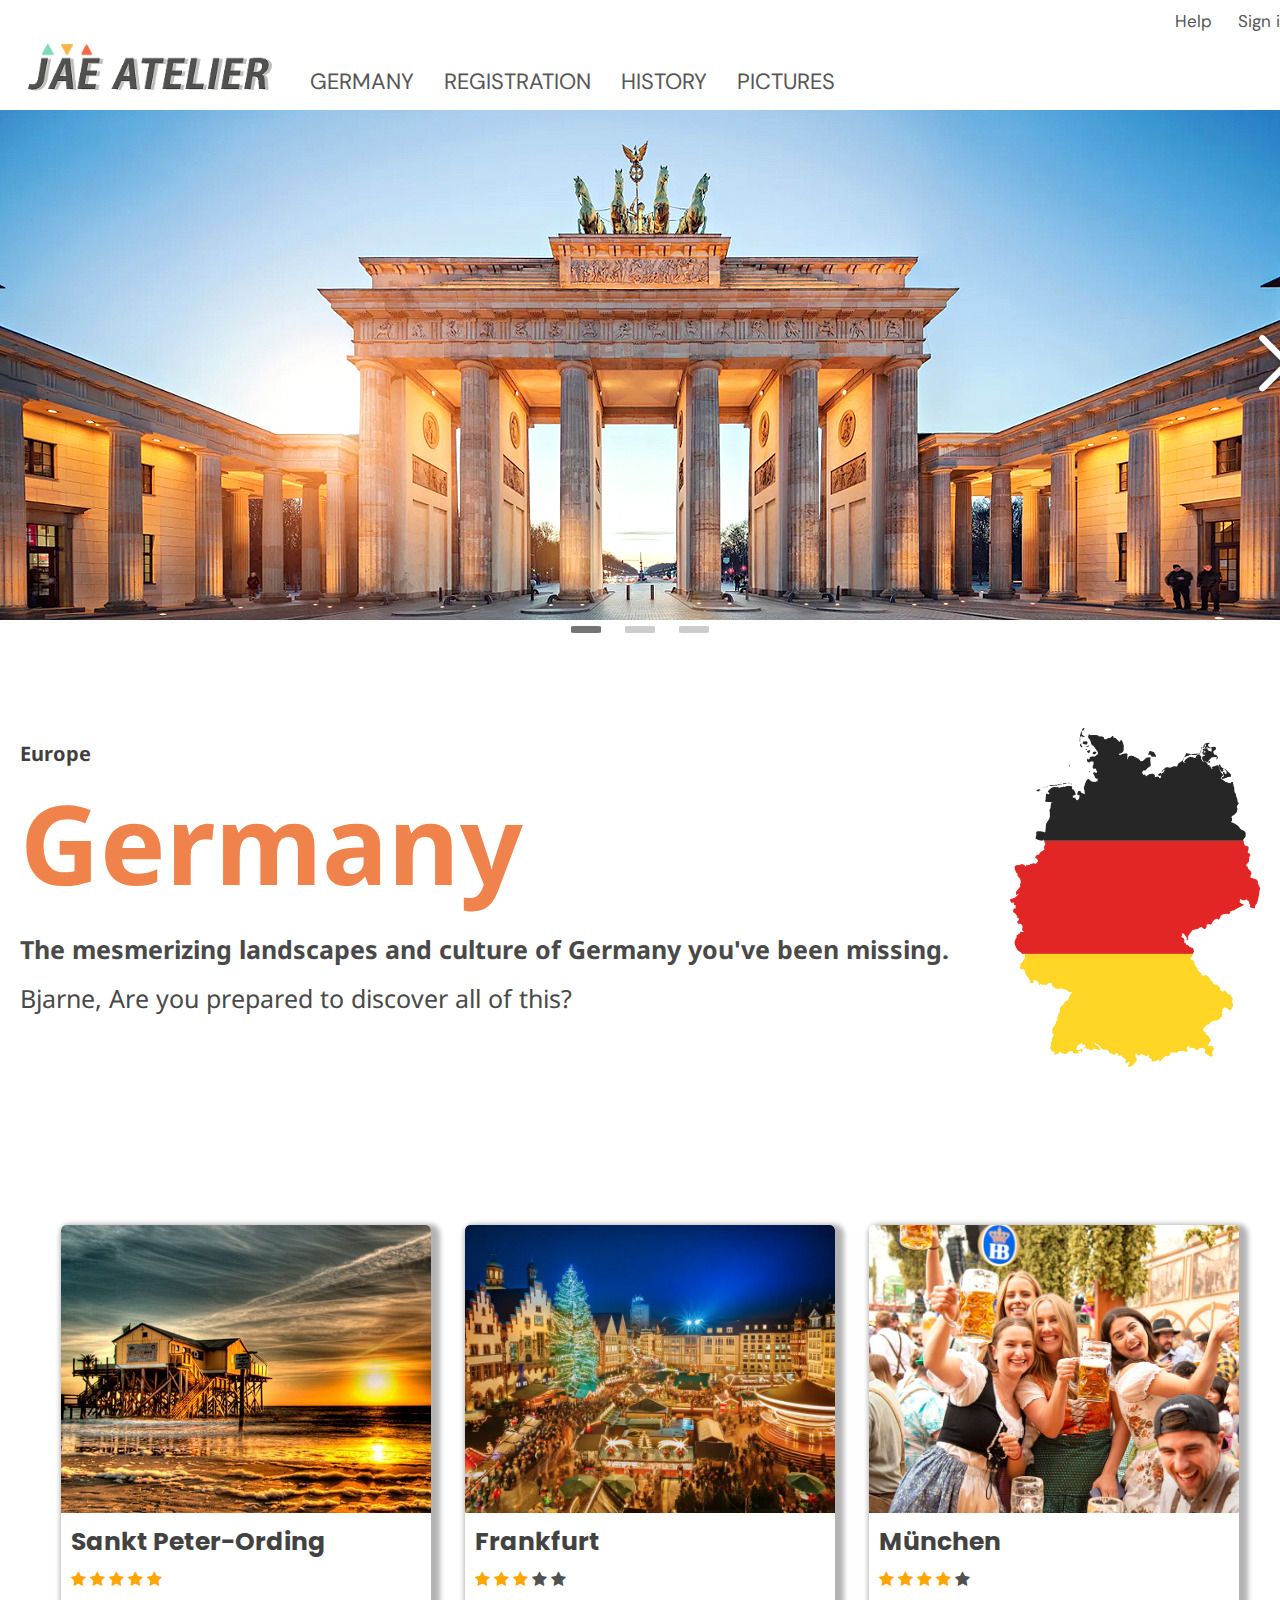
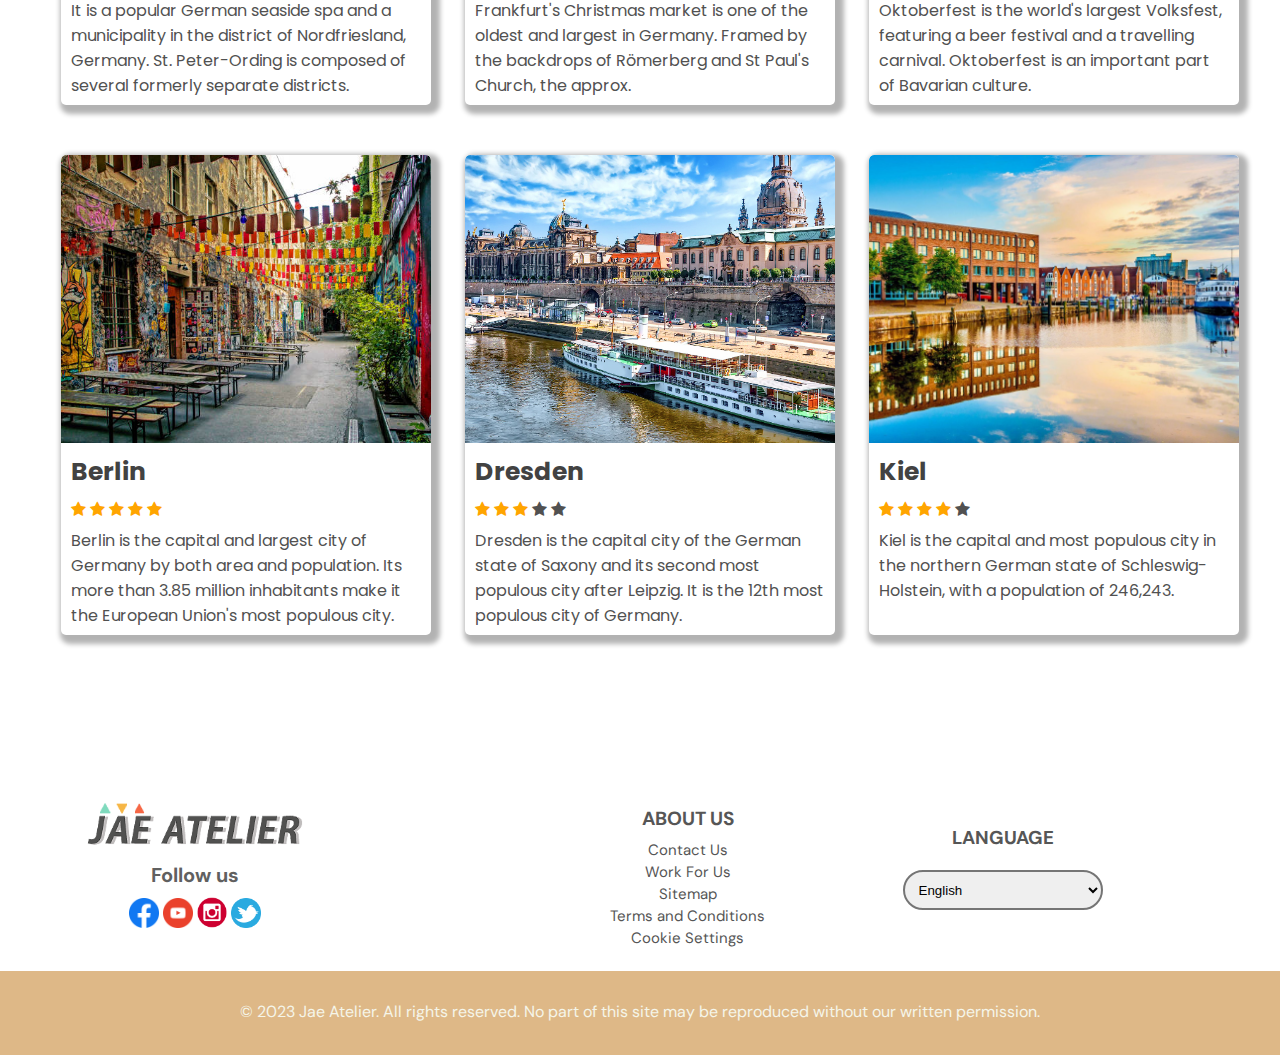
==== index.html @ 6ff641ac "Add files via upload" ====
<!DOCTYPE html>
<html lang="en">

<head>
    <meta charset="UTF-8">
    <title>Document</title>
    <link rel="stylesheet" href="./style.css" type="text/css">
</head>

<body>
    <link rel="stylesheet" href="https://cdnjs.cloudflare.com/ajax/libs/font-awesome/4.7.0/css/font-awesome.min.css">
    <div id="wrapper">

        <div class="header">
            <div class="top_header">
                <ul>
                    <li class="header-item"><a href="#" class="header-item-link">Help</a></li>
                    <li class="header-item"><a href="#" class="header-item-link">Sign in</a></li>
                </ul>

            </div>
            <div class="main_header">
                <div id="logo">
                    <img src="img/logo.png" width="250" alt="로고">
                </div>

                <div id="nav">
                    <ul>
                        <li class="menu-item"><a href="#" class="menu-link">GERMANY</a></li>
                        <li class="menu-item"><a href="#" class="menu-link">REGISTRATION</a></li>
                        <li class="menu-item"><a href="#" class="menu-link">HISTORY</a></li>
                        <li class="menu-item"><a href="#" class="menu-link">PICTURES</a></li>
                    </ul>
                </div>
            </div>
        </div>

        <!-----------캐러셀 시작------------>
        <div class="carousel">
            <div class="carousel_track-container">
                <ul class="carousel_track">
                    <li class="carousel_slide current-slide">
                        <img class="carousel_img" src="img/pic1.jpg" alt="">
                    </li>
                    <li class="carousel_slide">
                        <img class="carousel_img" src="img/pic2.jpg" alt="">
                    </li>
                    <li class="carousel_slide">
                        <img class="carousel_img" src="img/pic3.jpg" alt="">
                    </li>
                </ul>
            </div>

            <button class="carousel_button carousel_button--left is-hidden">
                <img src="img/left.png" alt="">
            </button>
            <button class="carousel_button carousel_button--right">
                <img src="img/right.png" alt="">
            </button>
        </div>
        <div class="carousel_nav">
            <button class="carousel_indicator current-slide"></button>
            <button class="carousel_indicator"></button>
            <button class="carousel_indicator"></button>
        </div>
        <!---------- 섹션시작 ---------------->

        <div class="section">
            <div class="firstSection">
                <h4>Europe</h4>
                <p id="germany">Germany</p>
                <p><b>The mesmerizing landscapes and culture of Germany you've been missing.</b></p><p>Bjarne, Are you prepared to discover all of this?</p>
            </div>
            <div class="secondSection">
                <img src="img/germany.png" class="germanyMap">
            </div>
        </div>
        <!---------- 카드시작 ----------------->
        <div class="contents">
            <div class="card_holder">
                <div class="card">
                    <div class="card_header">
                        <img src="img/card/g1.jpg" class="card-img">
                    </div>
                    <div class="card-story">
                        <h3>Sankt Peter-Ording</h3>
                        <p class="star">
                            <span class="fa fa-star checked"></span>
                            <span class="fa fa-star checked"></span>
                            <span class="fa fa-star checked"></span>
                            <span class="fa fa-star checked"></span>
                            <span class="fa fa-star checked"></span>
                        </p>
                        <p>It is a popular German seaside spa and a municipality in the district of Nordfriesland, Germany. St. Peter-Ording is composed of several formerly separate districts.</p>
                    </div>
                </div>
                <div class="card">
                    <div class="card_header">
                        <img src="img/card/g2.jpg" class="card-img">
                    </div>
                    <div class="card-story">
                        <h3>Frankfurt</h3>
                        <p class="star">
                            <span class="fa fa-star checked"></span>
                            <span class="fa fa-star checked"></span>
                            <span class="fa fa-star checked"></span>
                            <span class="fa fa-star"></span>
                            <span class="fa fa-star"></span>
                        </p>
                        <p>Frankfurt's Christmas market is one of the oldest and largest in Germany. Framed by the backdrops of Römerberg and St Paul's Church, the approx.</p>
                    </div>
                </div>
                <div class="card">
                    <div class="card_header">
                        <img src="img/card/g3.jpg" class="card-img">
                    </div>
                    <div class="card-story">
                        <h3>München</h3>
                        <p class="star">
                            <span class="fa fa-star checked"></span>
                            <span class="fa fa-star checked"></span>
                            <span class="fa fa-star checked"></span>
                            <span class="fa fa-star checked"></span>
                            <span class="fa fa-star"></span>
                        </p>
                        <p>Oktoberfest is the world's largest Volksfest, featuring a beer festival and a travelling carnival. Oktoberfest is an important part of Bavarian culture.</p>
                    </div>
                </div>
            </div>
            <div class="card_holder">
                <div class="card">
                    <div class="card_header">
                        <img src="img/card/g4.jpg" class="card-img">
                    </div>
                    <div class="card-story">
                        <h3>Berlin</h3>
                        <p class="star">
                            <span class="fa fa-star checked"></span>
                            <span class="fa fa-star checked"></span>
                            <span class="fa fa-star checked"></span>
                            <span class="fa fa-star checked"></span>
                            <span class="fa fa-star checked"></span>
                        </p>
                        <p>Berlin is the capital and largest city of Germany by both area and population. Its more than 3.85 million inhabitants make it the European Union's most populous city.</p>
                    </div>
                </div>
                <div class="card">
                    <div class="card_header">
                        <img src="img/card/g5.jpg" class="card-img">
                    </div>
                    <div class="card-story">
                        <h3>Dresden</h3>
                        <p class="star">
                            <span class="fa fa-star checked"></span>
                            <span class="fa fa-star checked"></span>
                            <span class="fa fa-star checked"></span>
                            <span class="fa fa-star"></span>
                            <span class="fa fa-star"></span>
                        </p>
                        <p>Dresden is the capital city of the German state of Saxony and its second most populous city after Leipzig. It is the 12th most populous city of Germany.</p>
                    </div>
                </div>
                <div class="card">
                    <div class="card_header">
                        <img src="img/card/g6.jpg" class="card-img">
                    </div>
                    <div class="card-story">
                        <h3>Kiel</h3>
                        <p class="star">
                            <span class="fa fa-star checked"></span>
                            <span class="fa fa-star checked"></span>
                            <span class="fa fa-star checked"></span>
                            <span class="fa fa-star checked"></span>
                            <span class="fa fa-star"></span>
                        </p>
                        <p>Kiel is the capital and most populous city in the northern German state of Schleswig-Holstein, with a population of 246,243.</p>
                    </div>
                </div>
            </div>
        </div>
    </div>


    <footer>

        <div id="footer_wapper">
            <div id="first_footer">
               <div class="footer_logo">
                   <img src="img/logo.png">
                <p><b>Follow us</b></p>
               </div>      
                <div class="sns">
                    <a href="#"><img src="img/face.png"></a>
                    <a href="#"><img src="img/youtube.png"></a>
                    <a href="#"><img src="img/instagram.jpg"></a>
                    <a href="#"><img src="img/twitter.png"></a>
                </div>
            </div>
            <div id="second_footer">
            <div class="footer_nav1">
               <ul>
                   <li><h3>ABOUT US</h3></li>
                   <li>Contact Us</li>
                   <li>Work For Us</li>
                   <li>Sitemap</li>
                   <li>Terms and Conditions</li>
                   <li>Cookie Settings</li>
               </ul>
            </div>
            <div class="footer_nav2">
                
                   <h3>LANGUAGE</h3>
                   <select name="language" onchange="window.open(this.value)">
                       <option value="">English</option>
                       <option value="">Korean</option>
                       <option value="">German</option>
                       <option value="">Spanish</option>
                   </select>

            </div>
            <div></div>
            </div>
        </div>
        <div id="copy">
            <p>© 2023 Jae Atelier. All rights reserved. No part of this site may be reproduced without our written permission.</p><br>
        </div>
    </footer>

    <script src="app.js"></script>
</body></html>
---- style.css ----
@import url('https://fonts.googleapis.com/css2?family=DM+Sans:opsz,wght@9..40,500&display=swap');
        @import url('https://fonts.googleapis.com/css2?family=Noto+Sans:wght@300&display=swap');
        @import url('https://fonts.googleapis.com/css2?family=Poppins&display=swap');



        * {
            padding: 0px;
            margin: 0px;
            box-sizing: border-box;
        }

        html,
        body {
            height: 100%;
            /*footer를 바닥에 박기 위해*/
        }

        #wrapper {
            height: auto;
            min-height: calc(100%-280px);
            padding-bottom: 280px;
        }

        .header {
            margin: 0 auto;
            width: 1300px;
        }

        .top_header {
            width: 100%;
            height: 40px;
            text-align: right;
            padding-right: 10px;

        }

        .top_header ul {
            list-style: none;
        }

        .header-item {
            position: relative;
            top: 10px;
            display: inline-block;
            padding-left: 22px;
            font-size: 17px;
        }

        .header-item-link {
            font-family: 'DM Sans', sans-serif;
            transition: 0.2s;
            color: #565656;
            text-decoration: none;
            display: block;
        }

        .header-item-link:hover {
            text-shadow: 0 1px 0 rgba(0, 0, 0, 0.2);
        }

        /*-----메인헤더 시작--------*/

        .main_header {
            width: 1300px;
            height: 70px;
        }

        #logo {
            float: left;
            width: 300px;
            height: 100%;
        }

        #logo img {
            display: flex;
            margin: 0 auto;
        }

        #nav {
            float: left;
            width: 600px;
            height: 100%;
            padding-top: 27px;
            padding-left: 0;
            background: white;

        }

        #nav ul {
            margin: 0;
            padding-left: 10px;
            list-style: none;

        }

        .menu-item {
            float: left;
            padding-right: 30px;
            display: inline-block;
            font-size: 22px;
            color: dimgrey;

        }

        .menu-link {
            text-decoration: none;
            display: block;
            font-family: 'DM Sans', sans-serif;
            text-align: center;
            transition: 0.2s;
            color: #565656;
        }

        .menu-link:hover {
            color: #f5b642;
            text-shadow: 0 1px 0 rgba(0, 0, 0, 0.2);
        }

        .carousel {
            overflow: hidden;
            margin: 0 auto;
            position: relative;
            height: 510px;
            width: 1300px;

        }

        .carousel_img {
            width: 100%;
            height: 100%;
            object-fit: cover;
        }

        .carousel_track-container {
            background-color: aquamarine;
            /*padding: 10px;*/
            height: 100%;
            position: relative;
        }

        .carousel_track {
            padding: 0;
            margin: 0;
            list-style: none;
            position: relative;
            height: 100%;
            transition: transform 250ms ease-in;
        }

        .carousel_slide {
            position: absolute;
            top: 0;
            bottom: 0;
            width: 100%;
        }

        .carousel_button {
            position: absolute;
            top: 50%;
            transform: translateY(-50%);
            background: transparent;
            border: 0;
            cursor: pointer;
        }

        .carousel_button img {
            width: 40px;
        }

        .carousel_button--left {
            left: 5px;
        }

        .carousel_button--right {
            right: 5px;
        }

        .carousel_nav {
            background: white;
            display: flex;
            justify-content: center;
            padding: 6px 0;
            height: 20px;
        }

        .carousel_indicator {
            border: 0;
            border-radius: 13%;
            width: 30px;
            height: 7px;
            background: rgba(0, 0, 0, .2);
            margin: 0 12px;
            cursor: pointer;
        }

        .carousel_indicator.current-slide {
            background: rgba(0, 0, 0, .55);
        }

        .is-hidden {
            display: none;
        }

        /*----------섹션시작----------*/

        .section {
            margin: 0 auto;
            padding-top: 75px;
            /*header의 양쪽 여백을 동등하게 맞춤. 수평 가운데 정렬*/
            width: 1300px;
            height: 535px;
        }

        .firstSection {
            float: left;
            width: 75%;
            font-family: 'Noto Sans', sans-serif;
            padding: 25px 0 0 20px;
            clear: both;
        }

        .secondSection {
            width: 25%;
            float: right;
            text-align: right;
            padding: 13px 40px 0 0;
        }

        .germanyMap {
            width: 250px;
            opacity: 0.85;

        }

        .firstSection h4 {
            margin: 0;
            padding: 0;
            font-size: 20px;
            color: #3f3f3f;
        }

        #germany {
            margin-top: 0;
            font-size: 110px;
            color: #f0824b;
            font-weight: bolder;
        }

        .firstSection p {
            font-size: 25px;
            margin-top: 15px;
            color: #494949;
            font-family: 'Noto Sans', sans-serif;
        }

        /*-------카드 스타일--------*/
        .contents {
            width: 1300px;
            height: 1200px;
            margin: 0 auto;
            background-color: white; /*지우기*/
        }

        .card_holder {
            width: 100%;
            padding-top: 50px;
            display: flex;
            justify-content: center;
            background-color: white;
        }

        .card {
            width: 370px;
            height: 480px;
            overflow: hidden;
            margin: 0 17px 0 17px;
            border-radius: 5px;
            box-shadow: 4px 4px 5px 5px rgba(0, 0, 0, 0.3);
            transition: 0.3s;
            font-family: 'Poppins', sans-serif;
        }

        .card_header {
            width: 100%;
            height: 60%;
        }

        .card-img {
            border-radius: 5px 5px 0 0;
            object-fit: cover;
            width: 100%;
            height: 100%;
        }

        .card-story {
            width: 100%;
            height: 40%;
            padding: 10px;
        }

        .card-story h3 {
            font-size: 25px;
            color: #424242;
        }

        .card-story p {
            padding-top: 6px;
            color: #515151;
        }

        .checked {
            color: orange;
        }
/*------------푸터시작---------------*/
        footer {
            position: relative;
            transform: translateY(-100%);
            width: 100%;
            height: 280px;
            margin: 0 auto;
            font-family: 'DM Sans', sans-serif;
        }
        /*footer hr{
            border: solid 0.1px #a3a3a3;
        }*/

        #footer_wapper {
            padding-top: 10px;
            margin: 0 auto;
            width: 1300px;
            height: 70%;
            display: flex;
            background-color: white;
            /*지우기*/
        }

        #first_footer {
            width: 30%;
            text-align: center;
            /*border: 2px solid #757575;*/
        }
        .footer_logo{     /*푸터의 로고를 감싸는 부분*/
            width: 100%;
            height: 55%;
            padding: 15px;
        }
        .footer_logo img {
            width: 220px;
        }
        #first_footer p {
            padding-top: 10px;
            font-size: 20px;
            color: #606060;
        }
        .sns{
             height: 45%;
            padding:10px;
        }
        .sns img{
            width: 30px;    
        }

        #second_footer {
            width: 70%;
            display: flex;
            padding: 0 140px 
        }
        .footer_nav1{
            padding-top: 20px;

            width: 50%;
            text-align: center;
            color: #565656;
        }
        .footer_nav1 ul{
            list-style: none;
        }
        .footer_nav1 ul li{
            font-size: 15px;
            padding: 1px;
        }
        .footer_nav1 h3{
            font-size: 19px;
            margin-bottom: 7px;
        }
        .footer_nav2{
            padding-top: 40px;
            width: 50%;
            text-align: center;
            color: #565656;
        }
        
        select{
            width: 200px;
            height: 40px;
            padding-left: 10px;
            margin-top: 20px;
            border: 2px solid #757575;
            border-radius: 50px;
        }

        #copy {
            padding: 30px;
            text-align: center;
            width: 100%;
            height: 30%;
            color: #f5f5e9;
            background-color: burlywood;
        }
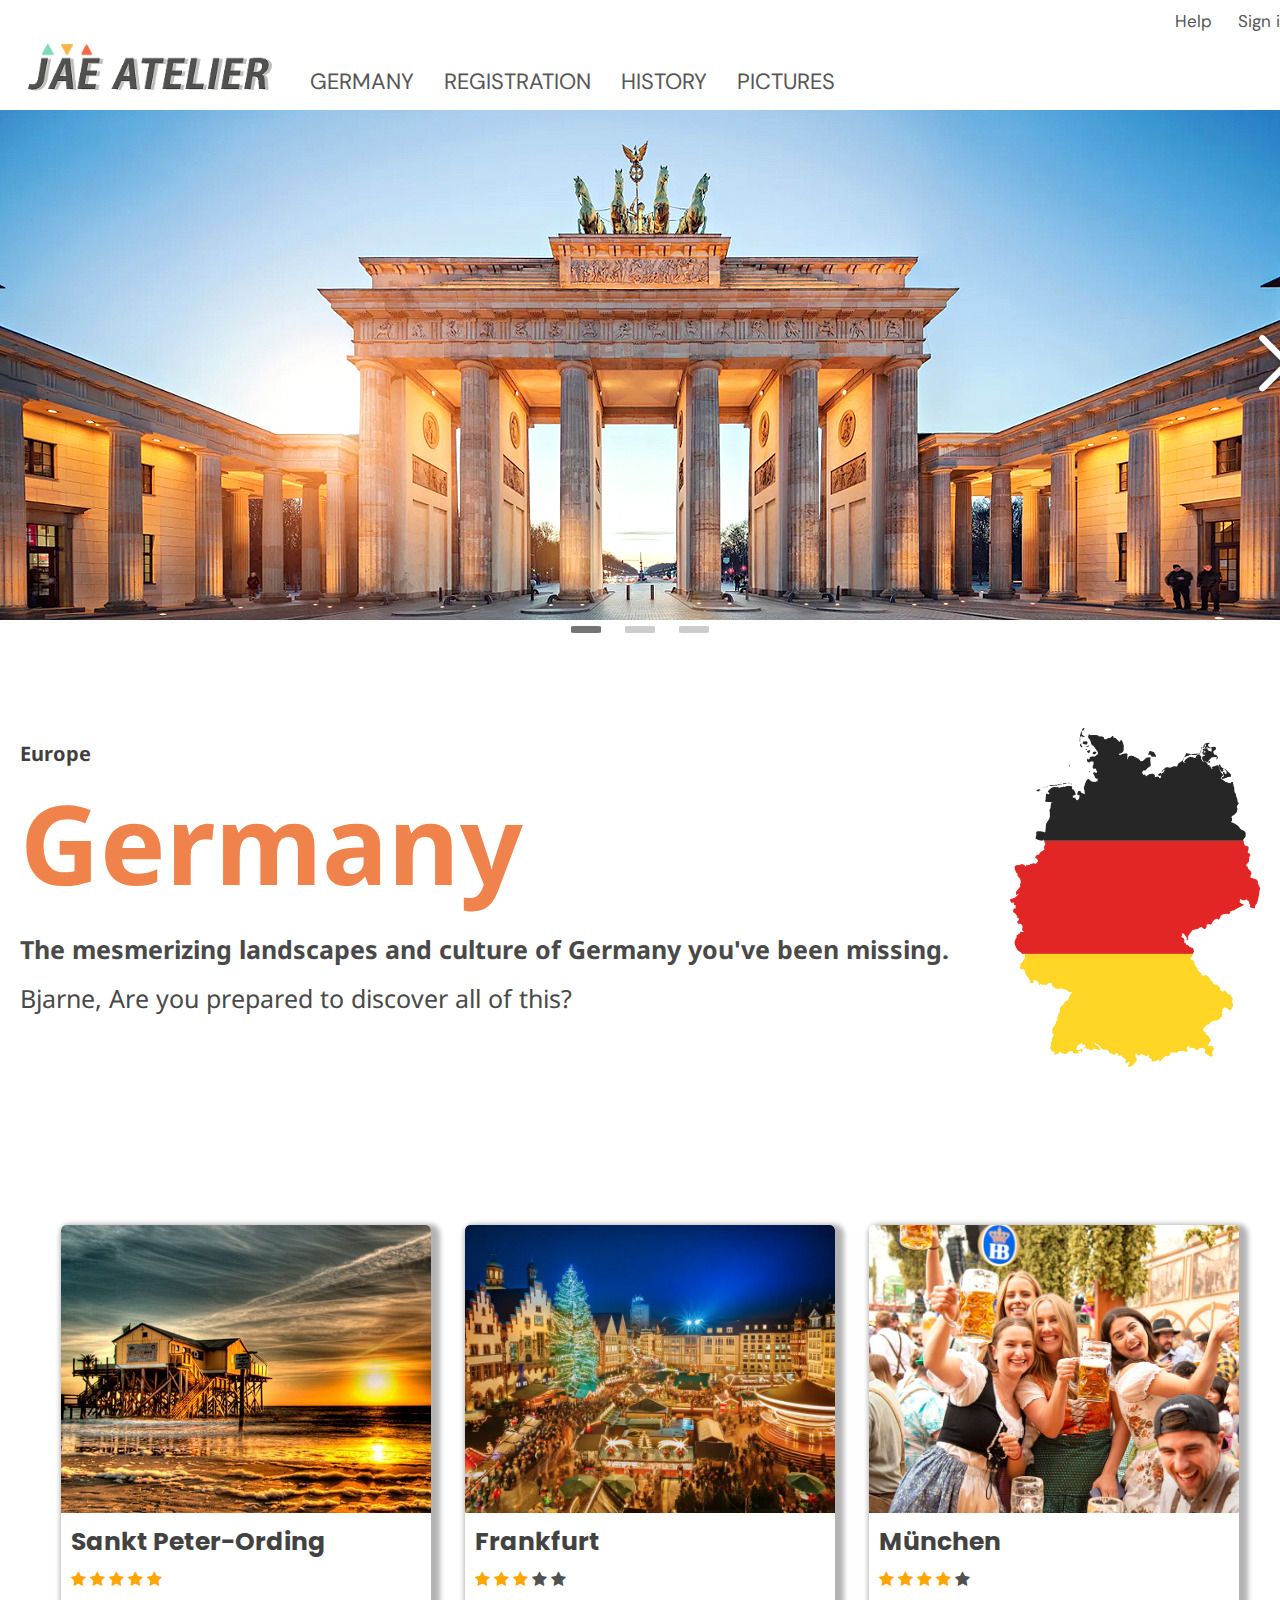
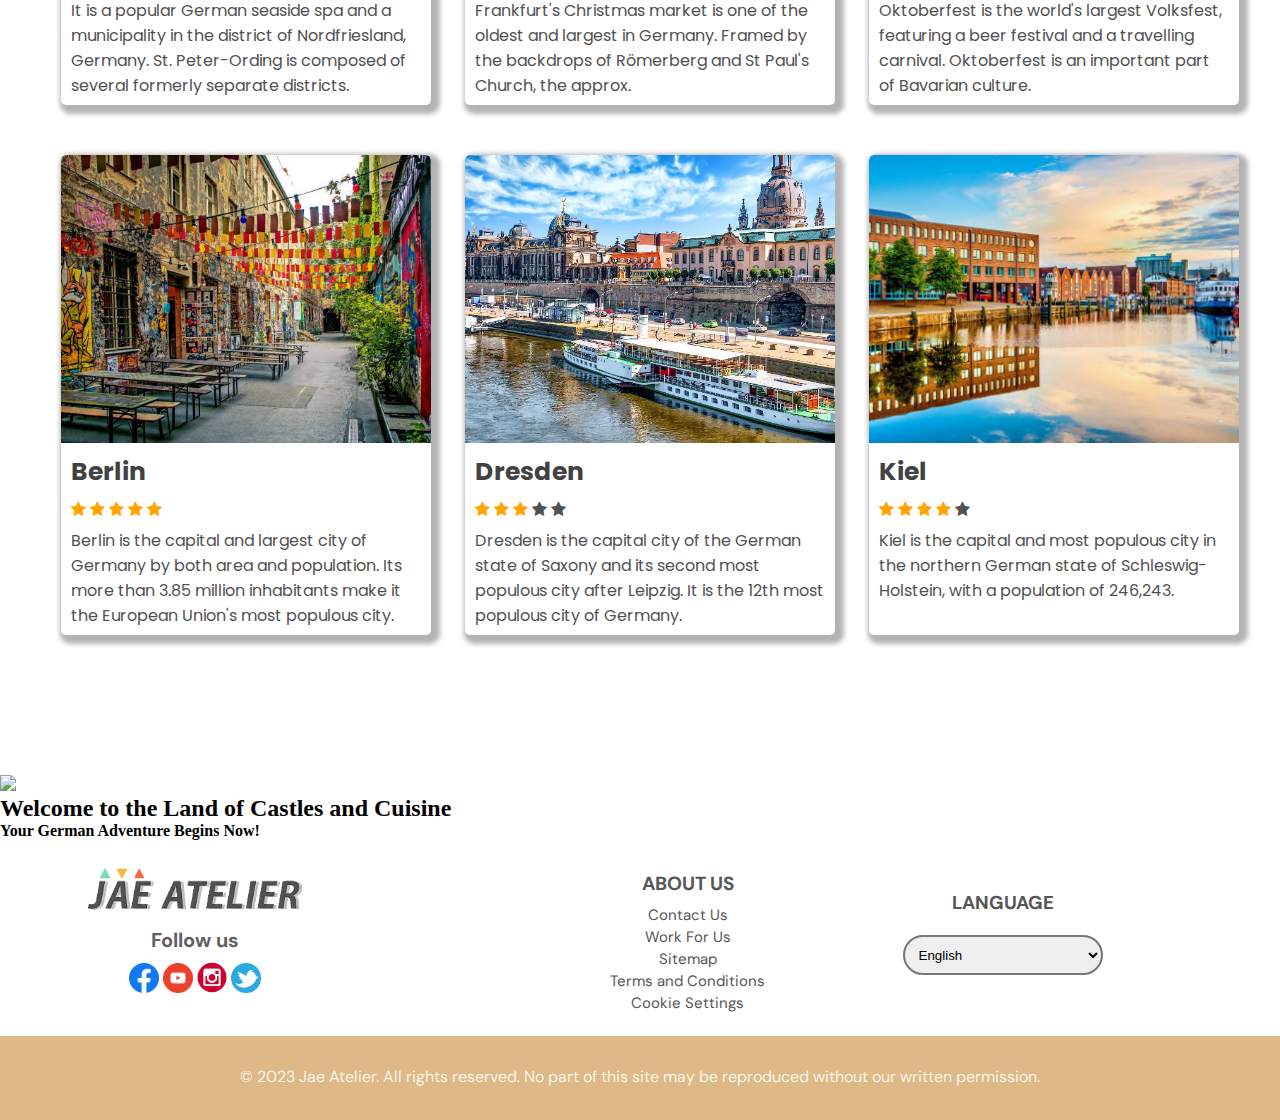
==== commit 7b85e8b8: "Add files via upload" ====
--- a/index.html
+++ b/index.html
@@ -69,7 +69,8 @@
             <div class="firstSection">
                 <h4>Europe</h4>
                 <p id="germany">Germany</p>
-                <p><b>The mesmerizing landscapes and culture of Germany you've been missing.</b></p><p>Bjarne, Are you prepared to discover all of this?</p>
+                <p><b>The mesmerizing landscapes and culture of Germany you've been missing.</b></p>
+                <p>Bjarne, Are you prepared to discover all of this?</p>
             </div>
             <div class="secondSection">
                 <img src="img/germany.png" class="germanyMap">
@@ -178,17 +179,24 @@
                 </div>
             </div>
         </div>
+        <div class="advertise">
+            <img src="img/bridge.jpg">
+            <div class="advertise_text">
+                <h2>Welcome to the Land of Castles and Cuisine</h2>
+                <h4>Your German Adventure Begins Now!</h4>
+            </div>
+        </div>
     </div>
 
 
+    <!--------------푸터시작-------------->
     <footer>
-
         <div id="footer_wapper">
             <div id="first_footer">
-               <div class="footer_logo">
-                   <img src="img/logo.png">
-                <p><b>Follow us</b></p>
-               </div>      
+                <div class="footer_logo">
+                    <img src="img/logo.png">
+                    <p><b>Follow us</b></p>
+                </div>
                 <div class="sns">
                     <a href="#"><img src="img/face.png"></a>
                     <a href="#"><img src="img/youtube.png"></a>
@@ -197,28 +205,30 @@
                 </div>
             </div>
             <div id="second_footer">
-            <div class="footer_nav1">
-               <ul>
-                   <li><h3>ABOUT US</h3></li>
-                   <li>Contact Us</li>
-                   <li>Work For Us</li>
-                   <li>Sitemap</li>
-                   <li>Terms and Conditions</li>
-                   <li>Cookie Settings</li>
-               </ul>
-            </div>
-            <div class="footer_nav2">
-                
-                   <h3>LANGUAGE</h3>
-                   <select name="language" onchange="window.open(this.value)">
-                       <option value="">English</option>
-                       <option value="">Korean</option>
-                       <option value="">German</option>
-                       <option value="">Spanish</option>
-                   </select>
-
-            </div>
-            <div></div>
+                <div class="footer_nav1">
+                    <ul>
+                        <li>
+                            <h3>ABOUT US</h3>
+                        </li>
+                        <li>Contact Us</li>
+                        <li>Work For Us</li>
+                        <li>Sitemap</li>
+                        <li>Terms and Conditions</li>
+                        <li>Cookie Settings</li>
+                    </ul>
+                </div>
+                <div class="footer_nav2">
+
+                    <h3>LANGUAGE</h3>
+                    <select name="language" onchange="window.open(this.value)">
+                        <option value="">English</option>
+                        <option value="">Korean</option>
+                        <option value="">German</option>
+                        <option value="">Spanish</option>
+                    </select>
+
+                </div>
+                <div></div>
             </div>
         </div>
         <div id="copy">
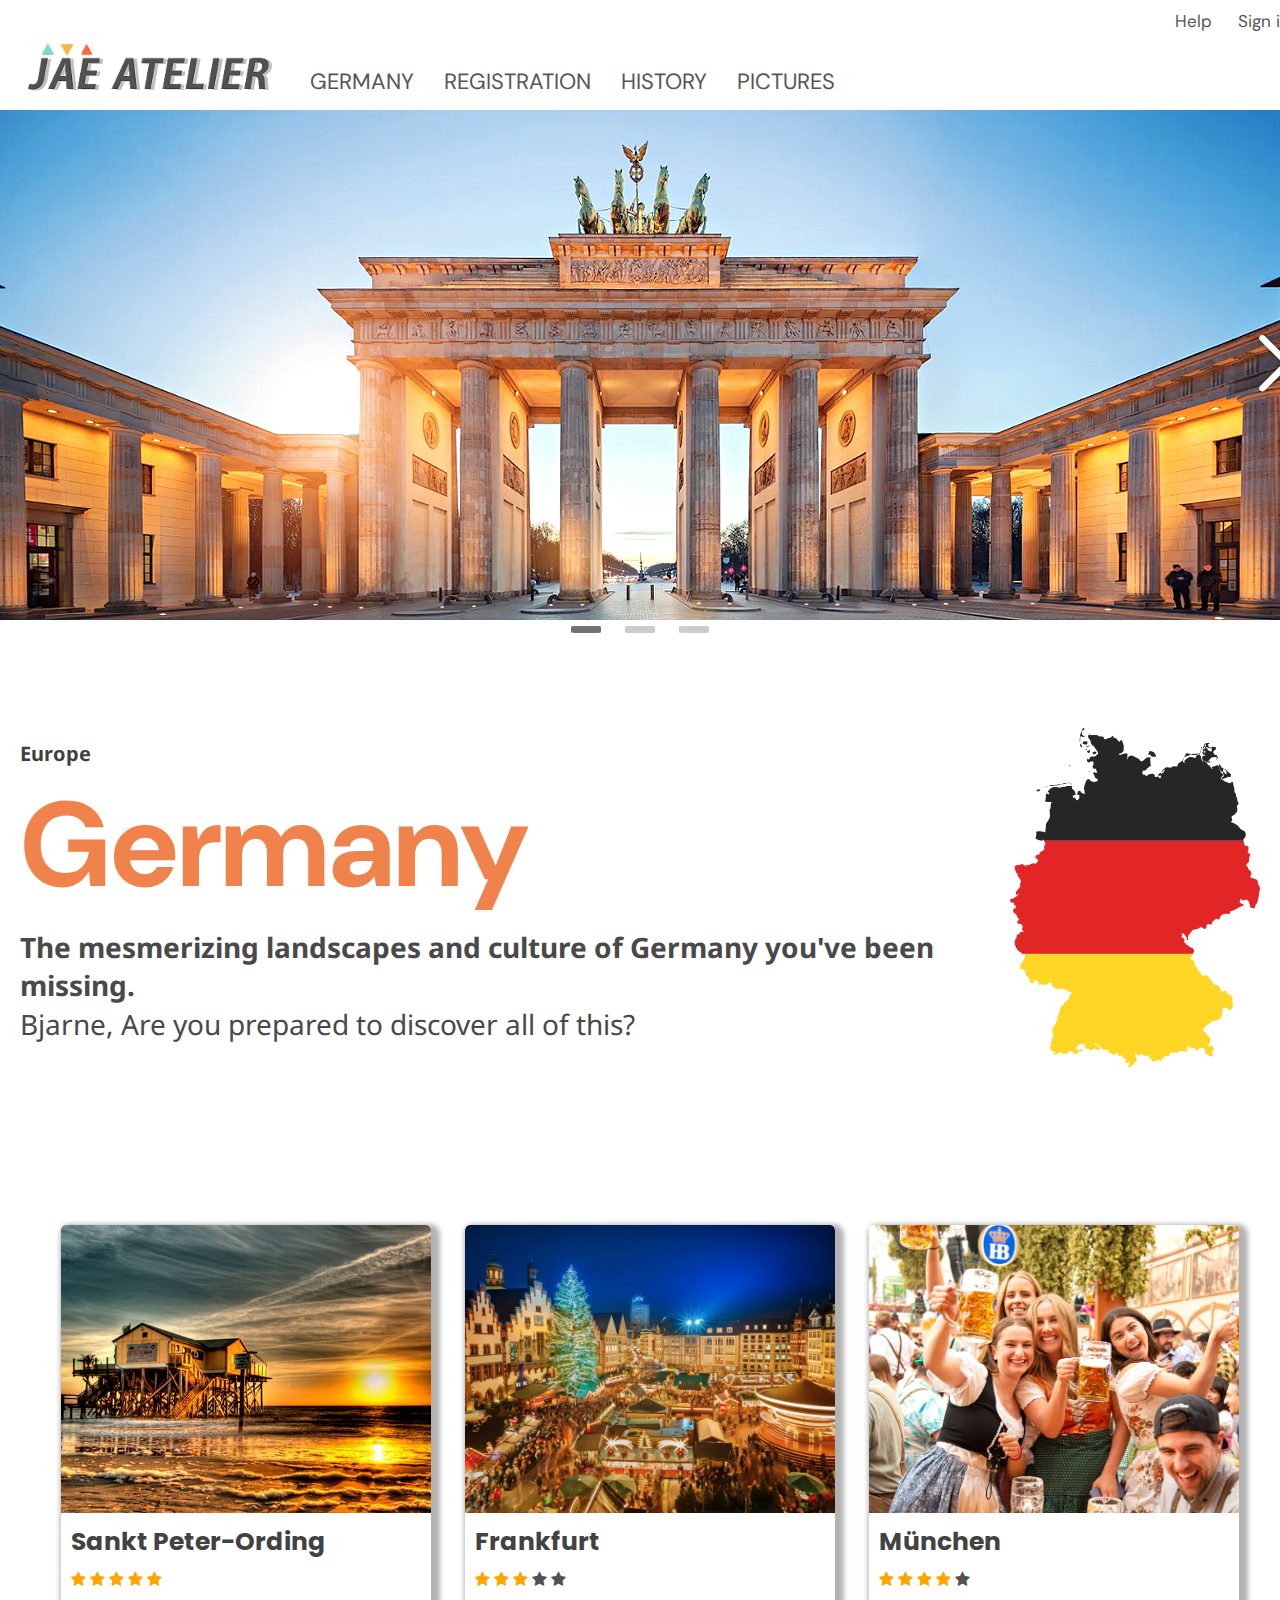
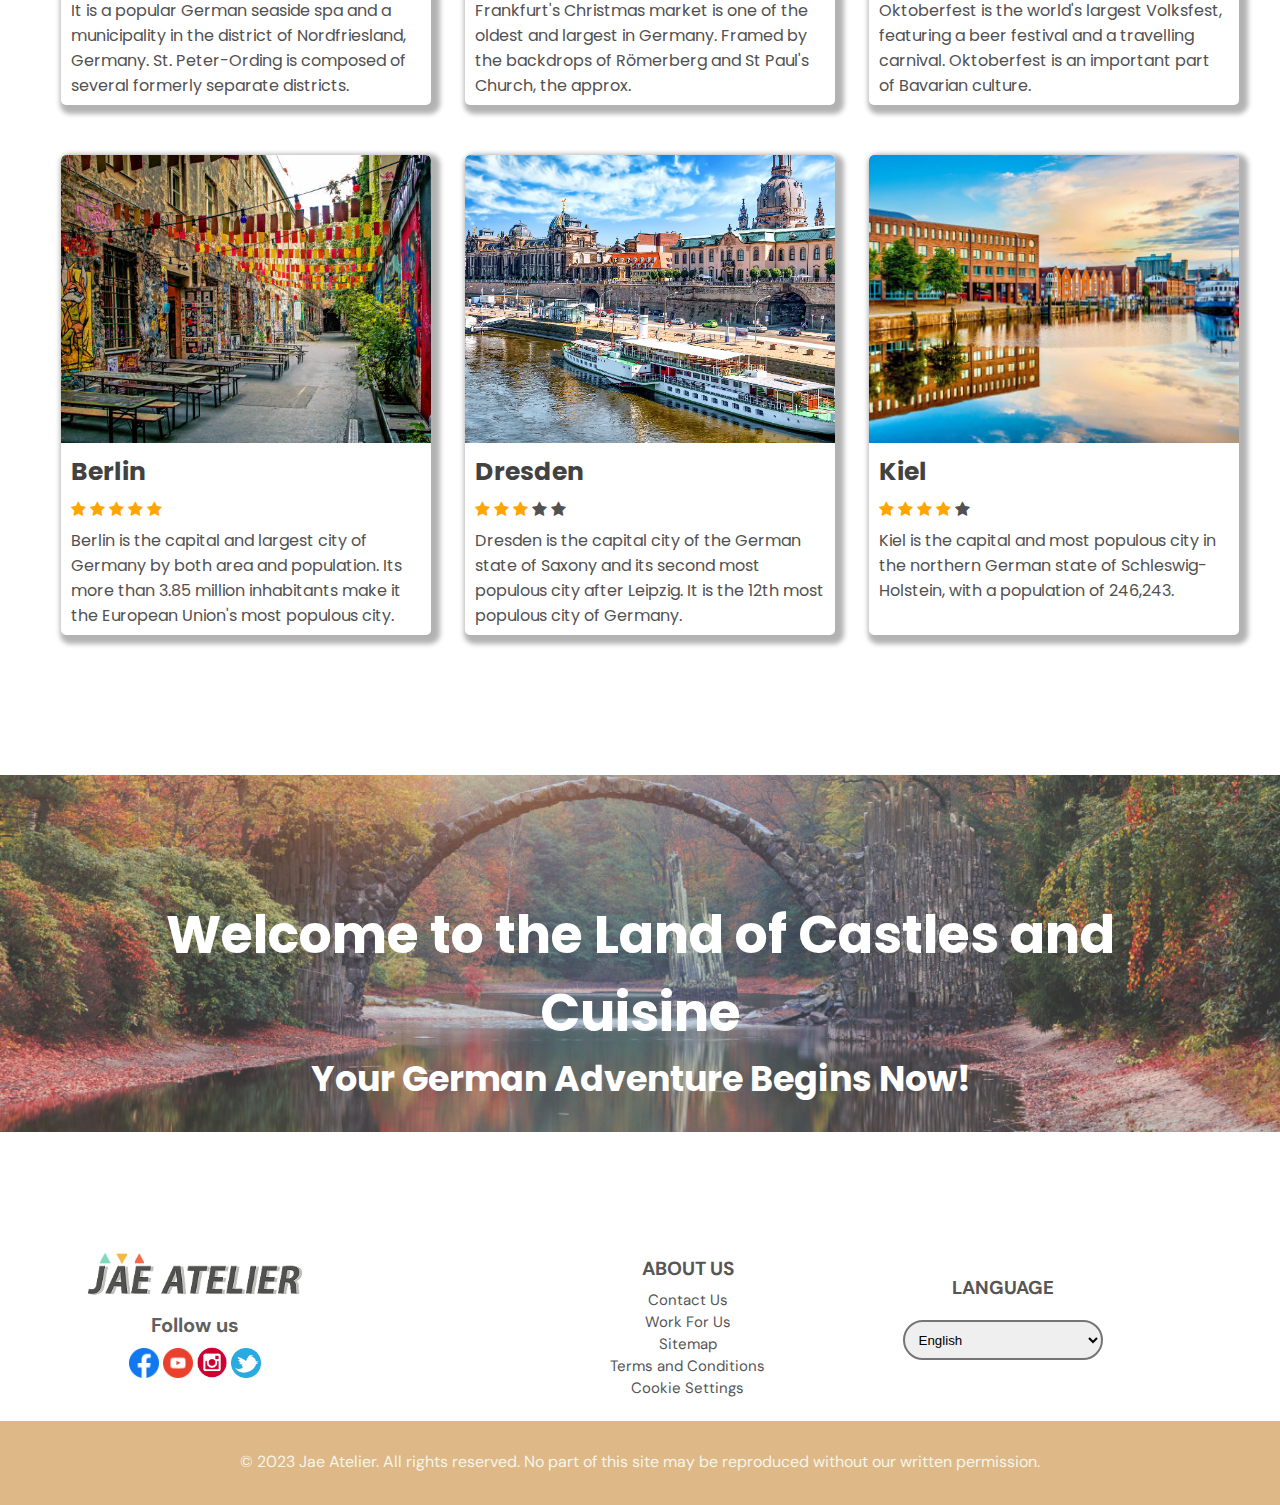
==== commit 40d519b6: "Add files via upload" ====
--- a/index.html
+++ b/index.html
@@ -180,11 +180,11 @@
             </div>
         </div>
         <div class="advertise">
-            <img src="img/bridge.jpg">
-            <div class="advertise_text">
+           <div class="advertise_text">
                 <h2>Welcome to the Land of Castles and Cuisine</h2>
                 <h4>Your German Adventure Begins Now!</h4>
             </div>
+            <img src="img/bridge.jpg"> 
         </div>
     </div>
 
--- a/style.css
+++ b/style.css
@@ -1,410 +1,465 @@
+/*헤더안의 메뉴 폰트*/
 @import url('https://fonts.googleapis.com/css2?family=DM+Sans:opsz,wght@9..40,500&display=swap');
-        @import url('https://fonts.googleapis.com/css2?family=Noto+Sans:wght@300&display=swap');
-        @import url('https://fonts.googleapis.com/css2?family=Poppins&display=swap');
-
-
-
-        * {
-            padding: 0px;
-            margin: 0px;
-            box-sizing: border-box;
-        }
-
-        html,
-        body {
-            height: 100%;
-            /*footer를 바닥에 박기 위해*/
-        }
-
-        #wrapper {
-            height: auto;
-            min-height: calc(100%-280px);
-            padding-bottom: 280px;
-        }
-
-        .header {
-            margin: 0 auto;
-            width: 1300px;
-        }
-
-        .top_header {
-            width: 100%;
-            height: 40px;
-            text-align: right;
-            padding-right: 10px;
-
-        }
-
-        .top_header ul {
-            list-style: none;
-        }
-
-        .header-item {
-            position: relative;
-            top: 10px;
-            display: inline-block;
-            padding-left: 22px;
-            font-size: 17px;
-        }
-
-        .header-item-link {
-            font-family: 'DM Sans', sans-serif;
-            transition: 0.2s;
-            color: #565656;
-            text-decoration: none;
-            display: block;
-        }
-
-        .header-item-link:hover {
-            text-shadow: 0 1px 0 rgba(0, 0, 0, 0.2);
-        }
-
-        /*-----메인헤더 시작--------*/
-
-        .main_header {
-            width: 1300px;
-            height: 70px;
-        }
-
-        #logo {
-            float: left;
-            width: 300px;
-            height: 100%;
-        }
-
-        #logo img {
-            display: flex;
-            margin: 0 auto;
-        }
-
-        #nav {
-            float: left;
-            width: 600px;
-            height: 100%;
-            padding-top: 27px;
-            padding-left: 0;
-            background: white;
-
-        }
-
-        #nav ul {
-            margin: 0;
-            padding-left: 10px;
-            list-style: none;
-
-        }
-
-        .menu-item {
-            float: left;
-            padding-right: 30px;
-            display: inline-block;
-            font-size: 22px;
-            color: dimgrey;
-
-        }
-
-        .menu-link {
-            text-decoration: none;
-            display: block;
-            font-family: 'DM Sans', sans-serif;
-            text-align: center;
-            transition: 0.2s;
-            color: #565656;
-        }
-
-        .menu-link:hover {
-            color: #f5b642;
-            text-shadow: 0 1px 0 rgba(0, 0, 0, 0.2);
-        }
-
-        .carousel {
-            overflow: hidden;
-            margin: 0 auto;
-            position: relative;
-            height: 510px;
-            width: 1300px;
-
-        }
-
-        .carousel_img {
-            width: 100%;
-            height: 100%;
-            object-fit: cover;
-        }
-
-        .carousel_track-container {
-            background-color: aquamarine;
-            /*padding: 10px;*/
-            height: 100%;
-            position: relative;
-        }
-
-        .carousel_track {
-            padding: 0;
-            margin: 0;
-            list-style: none;
-            position: relative;
-            height: 100%;
-            transition: transform 250ms ease-in;
-        }
-
-        .carousel_slide {
-            position: absolute;
-            top: 0;
-            bottom: 0;
-            width: 100%;
-        }
-
-        .carousel_button {
-            position: absolute;
-            top: 50%;
-            transform: translateY(-50%);
-            background: transparent;
-            border: 0;
-            cursor: pointer;
-        }
-
-        .carousel_button img {
-            width: 40px;
-        }
-
-        .carousel_button--left {
-            left: 5px;
-        }
-
-        .carousel_button--right {
-            right: 5px;
-        }
-
-        .carousel_nav {
-            background: white;
-            display: flex;
-            justify-content: center;
-            padding: 6px 0;
-            height: 20px;
-        }
-
-        .carousel_indicator {
-            border: 0;
-            border-radius: 13%;
-            width: 30px;
-            height: 7px;
-            background: rgba(0, 0, 0, .2);
-            margin: 0 12px;
-            cursor: pointer;
-        }
-
-        .carousel_indicator.current-slide {
-            background: rgba(0, 0, 0, .55);
-        }
-
-        .is-hidden {
-            display: none;
-        }
-
-        /*----------섹션시작----------*/
-
-        .section {
-            margin: 0 auto;
-            padding-top: 75px;
-            /*header의 양쪽 여백을 동등하게 맞춤. 수평 가운데 정렬*/
-            width: 1300px;
-            height: 535px;
-        }
-
-        .firstSection {
-            float: left;
-            width: 75%;
-            font-family: 'Noto Sans', sans-serif;
-            padding: 25px 0 0 20px;
-            clear: both;
-        }
-
-        .secondSection {
-            width: 25%;
-            float: right;
-            text-align: right;
-            padding: 13px 40px 0 0;
-        }
-
-        .germanyMap {
-            width: 250px;
-            opacity: 0.85;
-
-        }
-
-        .firstSection h4 {
-            margin: 0;
-            padding: 0;
-            font-size: 20px;
-            color: #3f3f3f;
-        }
-
-        #germany {
-            margin-top: 0;
-            font-size: 110px;
-            color: #f0824b;
-            font-weight: bolder;
-        }
-
-        .firstSection p {
-            font-size: 25px;
-            margin-top: 15px;
-            color: #494949;
-            font-family: 'Noto Sans', sans-serif;
-        }
-
-        /*-------카드 스타일--------*/
-        .contents {
-            width: 1300px;
-            height: 1200px;
-            margin: 0 auto;
-            background-color: white; /*지우기*/
-        }
-
-        .card_holder {
-            width: 100%;
-            padding-top: 50px;
-            display: flex;
-            justify-content: center;
-            background-color: white;
-        }
-
-        .card {
-            width: 370px;
-            height: 480px;
-            overflow: hidden;
-            margin: 0 17px 0 17px;
-            border-radius: 5px;
-            box-shadow: 4px 4px 5px 5px rgba(0, 0, 0, 0.3);
-            transition: 0.3s;
-            font-family: 'Poppins', sans-serif;
-        }
-
-        .card_header {
-            width: 100%;
-            height: 60%;
-        }
-
-        .card-img {
-            border-radius: 5px 5px 0 0;
-            object-fit: cover;
-            width: 100%;
-            height: 100%;
-        }
-
-        .card-story {
-            width: 100%;
-            height: 40%;
-            padding: 10px;
-        }
-
-        .card-story h3 {
-            font-size: 25px;
-            color: #424242;
-        }
-
-        .card-story p {
-            padding-top: 6px;
-            color: #515151;
-        }
-
-        .checked {
-            color: orange;
-        }
+@import url('https://fonts.googleapis.com/css2?family=Noto+Sans:wght@300&display=swap');
+@import url('https://fonts.googleapis.com/css2?family=Poppins&display=swap');
+/*섹션안의 Germany*/
+@import url('https://fonts.googleapis.com/css2?family=DM+Sans:opsz,wght@9..40,900&display=swap');
+
+
+* {
+    padding: 0px;
+    margin: 0px;
+    box-sizing: border-box;
+}
+
+html,
+body {
+    height: 100%;
+    /*footer를 바닥에 박기 위해*/
+}
+
+#wrapper {
+    height: auto;
+    min-height: calc(100%-280px);
+    padding-bottom: 280px;
+}
+
+.header {
+    margin: 0 auto;
+    width: 1300px;
+}
+
+.top_header {
+    width: 100%;
+    height: 40px;
+    text-align: right;
+    padding-right: 10px;
+
+}
+
+.top_header ul {
+    list-style: none;
+}
+
+.header-item {
+    position: relative;
+    top: 10px;
+    display: inline-block;
+    padding-left: 22px;
+    font-size: 17px;
+}
+
+.header-item-link {
+    font-family: 'DM Sans', sans-serif;
+    transition: 0.2s;
+    color: #565656;
+    text-decoration: none;
+    display: block;
+}
+
+.header-item-link:hover {
+    text-shadow: 0 1px 0 rgba(0, 0, 0, 0.2);
+}
+
+/*-----메인헤더 시작--------*/
+
+.main_header {
+    width: 1300px;
+    height: 70px;
+}
+
+#logo {
+    float: left;
+    width: 300px;
+    height: 100%;
+}
+
+#logo img {
+    display: flex;
+    margin: 0 auto;
+}
+
+#nav {
+    float: left;
+    width: 600px;
+    height: 100%;
+    padding-top: 27px;
+    padding-left: 0;
+    background: white;
+
+}
+
+#nav ul {
+    margin: 0;
+    padding-left: 10px;
+    list-style: none;
+
+}
+
+.menu-item {
+    float: left;
+    padding-right: 30px;
+    display: inline-block;
+    font-size: 22px;
+    color: dimgrey;
+
+}
+
+.menu-link {
+    text-decoration: none;
+    display: block;
+    font-family: 'DM Sans', sans-serif;
+    text-align: center;
+    transition: 0.2s;
+    color: #565656;
+}
+
+.menu-link:hover {
+    color: #f5b642;
+    text-shadow: 0 1px 0 rgba(0, 0, 0, 0.2);
+}
+
+.carousel {
+    overflow: hidden;
+    margin: 0 auto;
+    position: relative;
+    height: 510px;
+    width: 1300px;
+
+}
+
+.carousel_img {
+    width: 100%;
+    height: 100%;
+    object-fit: cover;
+}
+
+.carousel_track-container {
+    background-color: aquamarine;
+    /*padding: 10px;*/
+    height: 100%;
+    position: relative;
+}
+
+.carousel_track {
+    padding: 0;
+    margin: 0;
+    list-style: none;
+    position: relative;
+    height: 100%;
+    transition: transform 250ms ease-in;
+}
+
+.carousel_slide {
+    position: absolute;
+    top: 0;
+    bottom: 0;
+    width: 100%;
+}
+
+.carousel_button {
+    position: absolute;
+    top: 50%;
+    transform: translateY(-50%);
+    background: transparent;
+    border: 0;
+    cursor: pointer;
+}
+
+.carousel_button img {
+    width: 40px;
+}
+
+.carousel_button--left {
+    left: 5px;
+}
+
+.carousel_button--right {
+    right: 5px;
+}
+
+.carousel_nav {
+    background: white;
+    display: flex;
+    justify-content: center;
+    padding: 6px 0;
+    height: 20px;
+}
+
+.carousel_indicator {
+    border: 0;
+    border-radius: 13%;
+    width: 30px;
+    height: 7px;
+    background: rgba(0, 0, 0, .2);
+    margin: 0 12px;
+    cursor: pointer;
+}
+
+.carousel_indicator.current-slide {
+    background: rgba(0, 0, 0, .55);
+}
+
+.is-hidden {
+    display: none;
+}
+
+/*----------섹션시작----------*/
+
+.section {
+    margin: 0 auto;
+    padding-top: 75px;
+    /*header의 양쪽 여백을 동등하게 맞춤. 수평 가운데 정렬*/
+    width: 1300px;
+    height: 535px;
+}
+
+.firstSection {
+    float: left;
+    width: 75%;
+    font-family: 'Noto Sans', sans-serif;
+    padding: 25px 0 0 20px;
+    clear: both;
+}
+
+.secondSection {
+    width: 25%;
+    float: right;
+    text-align: right;
+    padding: 13px 40px 0 0;
+}
+
+.germanyMap {
+    width: 250px;
+    opacity: 0.85;
+
+}
+
+.firstSection h4 {
+    margin: 0;
+    padding: 0;
+    font-size: 20px;
+    color: #3f3f3f;
+}
+
+#germany {
+    margin-top: 0;
+    font-size: 120px;
+    color: #f0824b;
+    font-weight: bolder;
+    margin-bottom: 5px;
+    font-family: 'DM Sans', sans-serif;
+}
+
+.firstSection p {
+    font-size: 28px;
+    margin-top: 1px;
+    color: #494949;
+    font-family: 'Noto Sans', sans-serif;
+}
+
+/*-------카드 스타일--------*/
+.contents {
+    width: 1300px;
+    height: 1200px;
+    margin: 0 auto;
+    background-color: white;
+    /*지우기*/
+}
+
+.card_holder {
+    width: 100%;
+    padding-top: 50px;
+    display: flex;
+    justify-content: center;
+    background-color: white;
+}
+
+.card {
+    width: 370px;
+    height: 480px;
+    overflow: hidden;
+    margin: 0 17px 0 17px;
+    border-radius: 5px;
+    box-shadow: 4px 4px 5px 5px rgba(0, 0, 0, 0.3);
+    transition: 0.3s;
+    font-family: 'Poppins', sans-serif;
+    transition: all 0.2s ease-out;
+}
+
+.card:hover{
+    transform: translateY(-15px);
+}
+
+.card_header {
+    width: 100%;
+    height: 60%;
+}
+
+.card-img {
+    border-radius: 5px 5px 0 0;
+    object-fit: cover;
+    width: 100%;
+    height: 100%;
+}
+
+.card-story {
+    width: 100%;
+    height: 40%;
+    padding: 10px;
+}
+
+.card-story h3 {
+    font-size: 25px;
+    color: #424242;
+}
+
+.card-story p {
+    padding-top: 6px;
+    color: #515151;
+}
+
+.checked {
+    color: orange;
+}
+
+.advertise{
+    width: 100%;
+    height: 450px;
+    overflow: hidden;  
+    position: relative;
+}
+.advertise img{
+    width: 100%;
+    opacity: 0.8;
+    object-fit: cover;
+    object-position: 0 -100px;
+    transition: 0.4s;
+    filter: brightness(0.9);
+    z-index: 1;
+}
+.advertise img:hover{
+    filter: brightness(0.4);
+}
+.advertise_text{
+    position: absolute;
+    transform: translate(-50%, -50%);
+    width: 80%;
+    top: 50%;
+    left:50%;  
+    color: white;
+    text-align: center;
+    font-size: 35px;
+    font-family: 'Poppins', sans-serif;
+    z-index: 2;
+}
+
+
 /*------------푸터시작---------------*/
-        footer {
-            position: relative;
-            transform: translateY(-100%);
-            width: 100%;
-            height: 280px;
-            margin: 0 auto;
-            font-family: 'DM Sans', sans-serif;
-        }
-        /*footer hr{
+footer {
+    position: relative;
+    transform: translateY(-100%);
+    width: 100%;
+    height: 280px;
+    margin: 0 auto;
+    font-family: 'DM Sans', sans-serif;
+}
+
+/*footer hr{
             border: solid 0.1px #a3a3a3;
         }*/
 
-        #footer_wapper {
-            padding-top: 10px;
-            margin: 0 auto;
-            width: 1300px;
-            height: 70%;
-            display: flex;
-            background-color: white;
-            /*지우기*/
-        }
-
-        #first_footer {
-            width: 30%;
-            text-align: center;
-            /*border: 2px solid #757575;*/
-        }
-        .footer_logo{     /*푸터의 로고를 감싸는 부분*/
-            width: 100%;
-            height: 55%;
-            padding: 15px;
-        }
-        .footer_logo img {
-            width: 220px;
-        }
-        #first_footer p {
-            padding-top: 10px;
-            font-size: 20px;
-            color: #606060;
-        }
-        .sns{
-             height: 45%;
-            padding:10px;
-        }
-        .sns img{
-            width: 30px;    
-        }
-
-        #second_footer {
-            width: 70%;
-            display: flex;
-            padding: 0 140px 
-        }
-        .footer_nav1{
-            padding-top: 20px;
-
-            width: 50%;
-            text-align: center;
-            color: #565656;
-        }
-        .footer_nav1 ul{
-            list-style: none;
-        }
-        .footer_nav1 ul li{
-            font-size: 15px;
-            padding: 1px;
-        }
-        .footer_nav1 h3{
-            font-size: 19px;
-            margin-bottom: 7px;
-        }
-        .footer_nav2{
-            padding-top: 40px;
-            width: 50%;
-            text-align: center;
-            color: #565656;
-        }
-        
-        select{
-            width: 200px;
-            height: 40px;
-            padding-left: 10px;
-            margin-top: 20px;
-            border: 2px solid #757575;
-            border-radius: 50px;
-        }
-
-        #copy {
-            padding: 30px;
-            text-align: center;
-            width: 100%;
-            height: 30%;
-            color: #f5f5e9;
-            background-color: burlywood;
-        }+#footer_wapper {
+    padding-top: 10px;
+    margin: 0 auto;
+    width: 1300px;
+    height: 70%;
+    display: flex;
+    background-color: white;
+    /*지우기*/
+}
+
+#first_footer {
+    width: 30%;
+    text-align: center;
+    /*border: 2px solid #757575;*/
+}
+
+.footer_logo {
+    /*푸터의 로고를 감싸는 부분*/
+    width: 100%;
+    height: 55%;
+    padding: 15px;
+}
+
+.footer_logo img {
+    width: 220px;
+}
+
+#first_footer p {
+    padding-top: 10px;
+    font-size: 20px;
+    color: #606060;
+}
+
+.sns {
+    height: 45%;
+    padding: 10px;
+}
+
+.sns img {
+    width: 30px;
+}
+
+#second_footer {
+    width: 70%;
+    display: flex;
+    padding: 0 140px
+}
+
+.footer_nav1 {
+    padding-top: 20px;
+
+    width: 50%;
+    text-align: center;
+    color: #565656;
+}
+
+.footer_nav1 ul {
+    list-style: none;
+}
+
+.footer_nav1 ul li {
+    font-size: 15px;
+    padding: 1px;
+}
+
+.footer_nav1 h3 {
+    font-size: 19px;
+    margin-bottom: 7px;
+}
+
+.footer_nav2 {
+    padding-top: 40px;
+    width: 50%;
+    text-align: center;
+    color: #565656;
+}
+
+select {
+    width: 200px;
+    height: 40px;
+    padding-left: 10px;
+    margin-top: 20px;
+    border: 2px solid #757575;
+    border-radius: 50px;
+}
+
+#copy {
+    padding: 30px;
+    text-align: center;
+    width: 100%;
+    height: 30%;
+    color: #f5f5e9;
+    background-color: burlywood;
+}
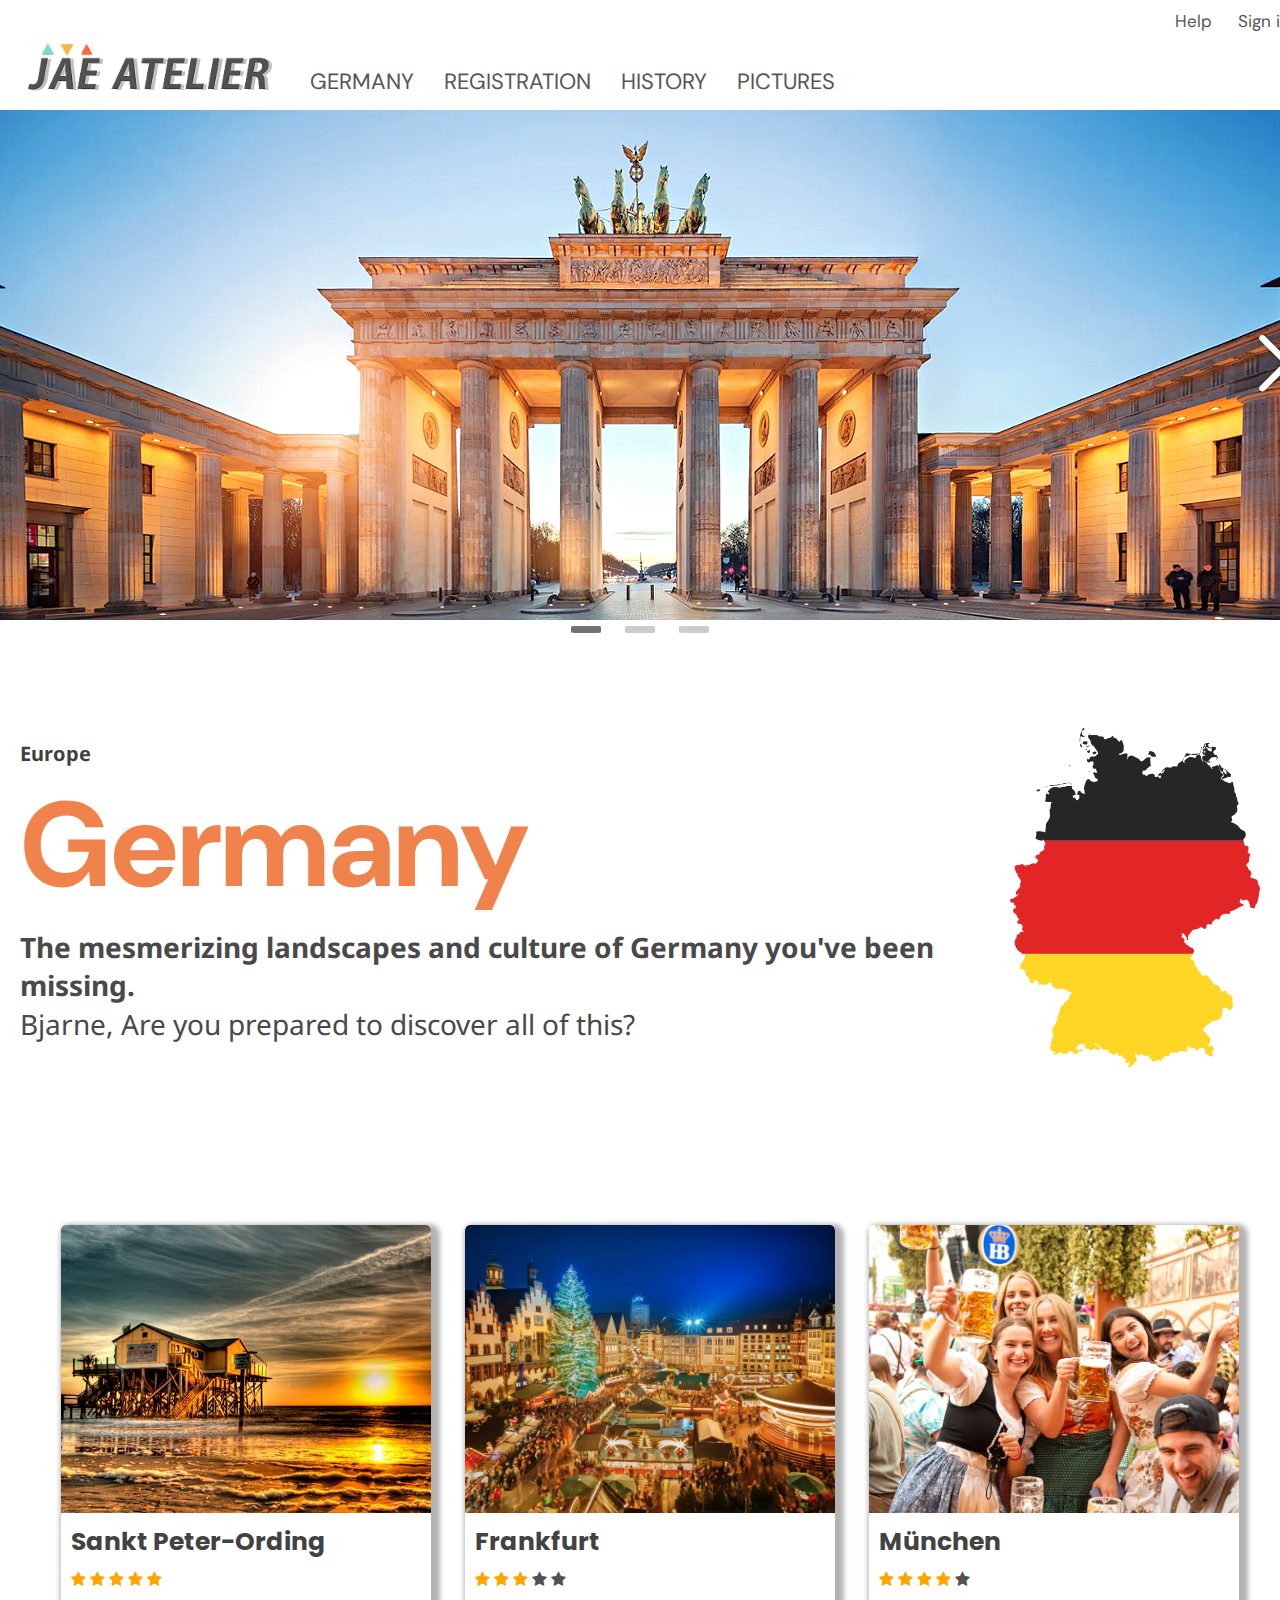
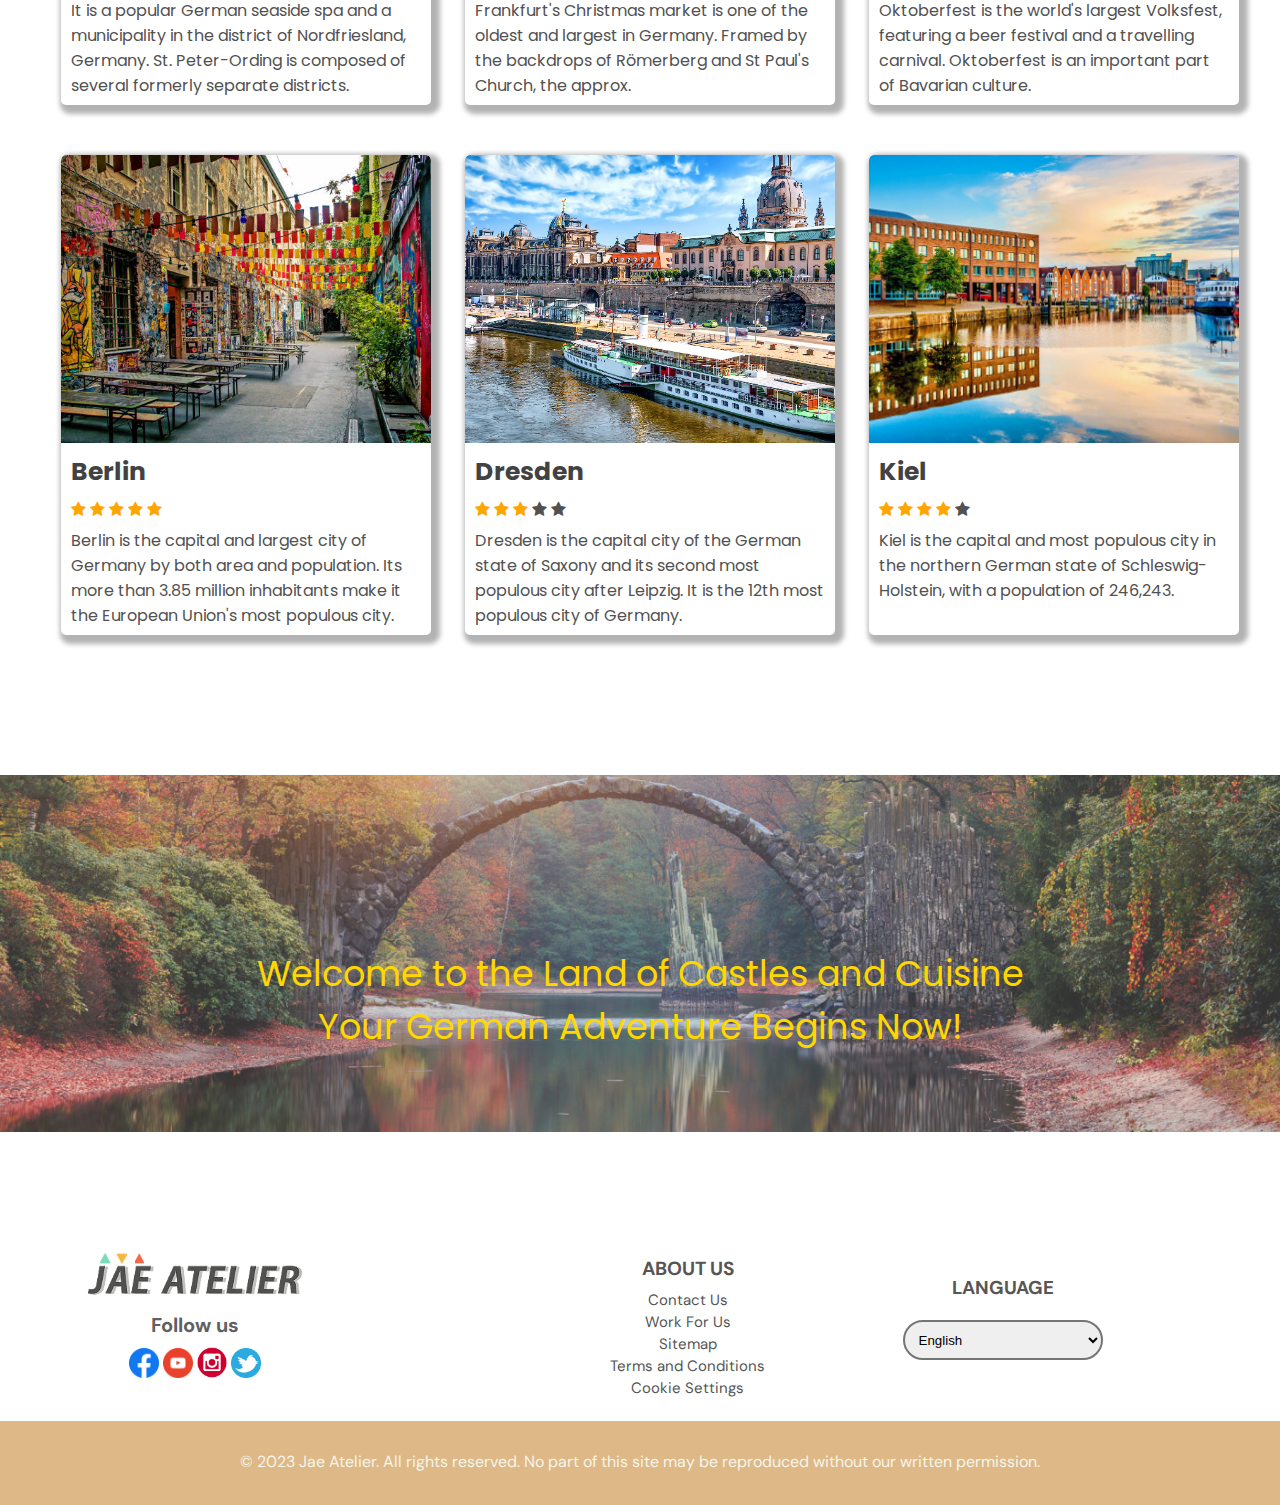
==== commit ab0b7b06: "Add files via upload" ====
--- a/index.html
+++ b/index.html
@@ -180,11 +180,13 @@
             </div>
         </div>
         <div class="advertise">
-           <div class="advertise_text">
-                <h2>Welcome to the Land of Castles and Cuisine</h2>
-                <h4>Your German Adventure Begins Now!</h4>
-            </div>
-            <img src="img/bridge.jpg"> 
+            <div class="advertise_text">
+                <p>Welcome to the Land of Castles and Cuisine</p>
+                <p>Your German Adventure Begins Now!</p>
+            </div>
+            <div class="advertise_img">
+                <img src="img/bridge.jpg">
+            </div>
         </div>
     </div>
 
--- a/style.css
+++ b/style.css
@@ -287,7 +287,7 @@
     transition: all 0.2s ease-out;
 }
 
-.card:hover{
+.card:hover {
     transform: translateY(-15px);
 }
 
@@ -323,35 +323,48 @@
     color: orange;
 }
 
-.advertise{
+.advertise {
     width: 100%;
     height: 450px;
-    overflow: hidden;  
-    position: relative;
-}
-.advertise img{
-    width: 100%;
+    overflow: hidden;
+    position: relative;
+
+
+}
+
+.advertise_img {
+    width: 100%;
+    height: 100%;
+
+}
+
+.advertise_img img {
+    width: 100%;
+    height: 100%;
+    filter: brightness(0.9);
     opacity: 0.8;
     object-fit: cover;
     object-position: 0 -100px;
     transition: 0.4s;
-    filter: brightness(0.9);
-    z-index: 1;
-}
-.advertise img:hover{
+
+}
+
+.advertise_img img:hover {
     filter: brightness(0.4);
-}
-.advertise_text{
+
+}
+
+.advertise_text {
     position: absolute;
     transform: translate(-50%, -50%);
     width: 80%;
     top: 50%;
-    left:50%;  
-    color: white;
+    left: 50%;
+    color: gold;
     text-align: center;
     font-size: 35px;
     font-family: 'Poppins', sans-serif;
-    z-index: 2;
+    z-index: 5;
 }
 
 
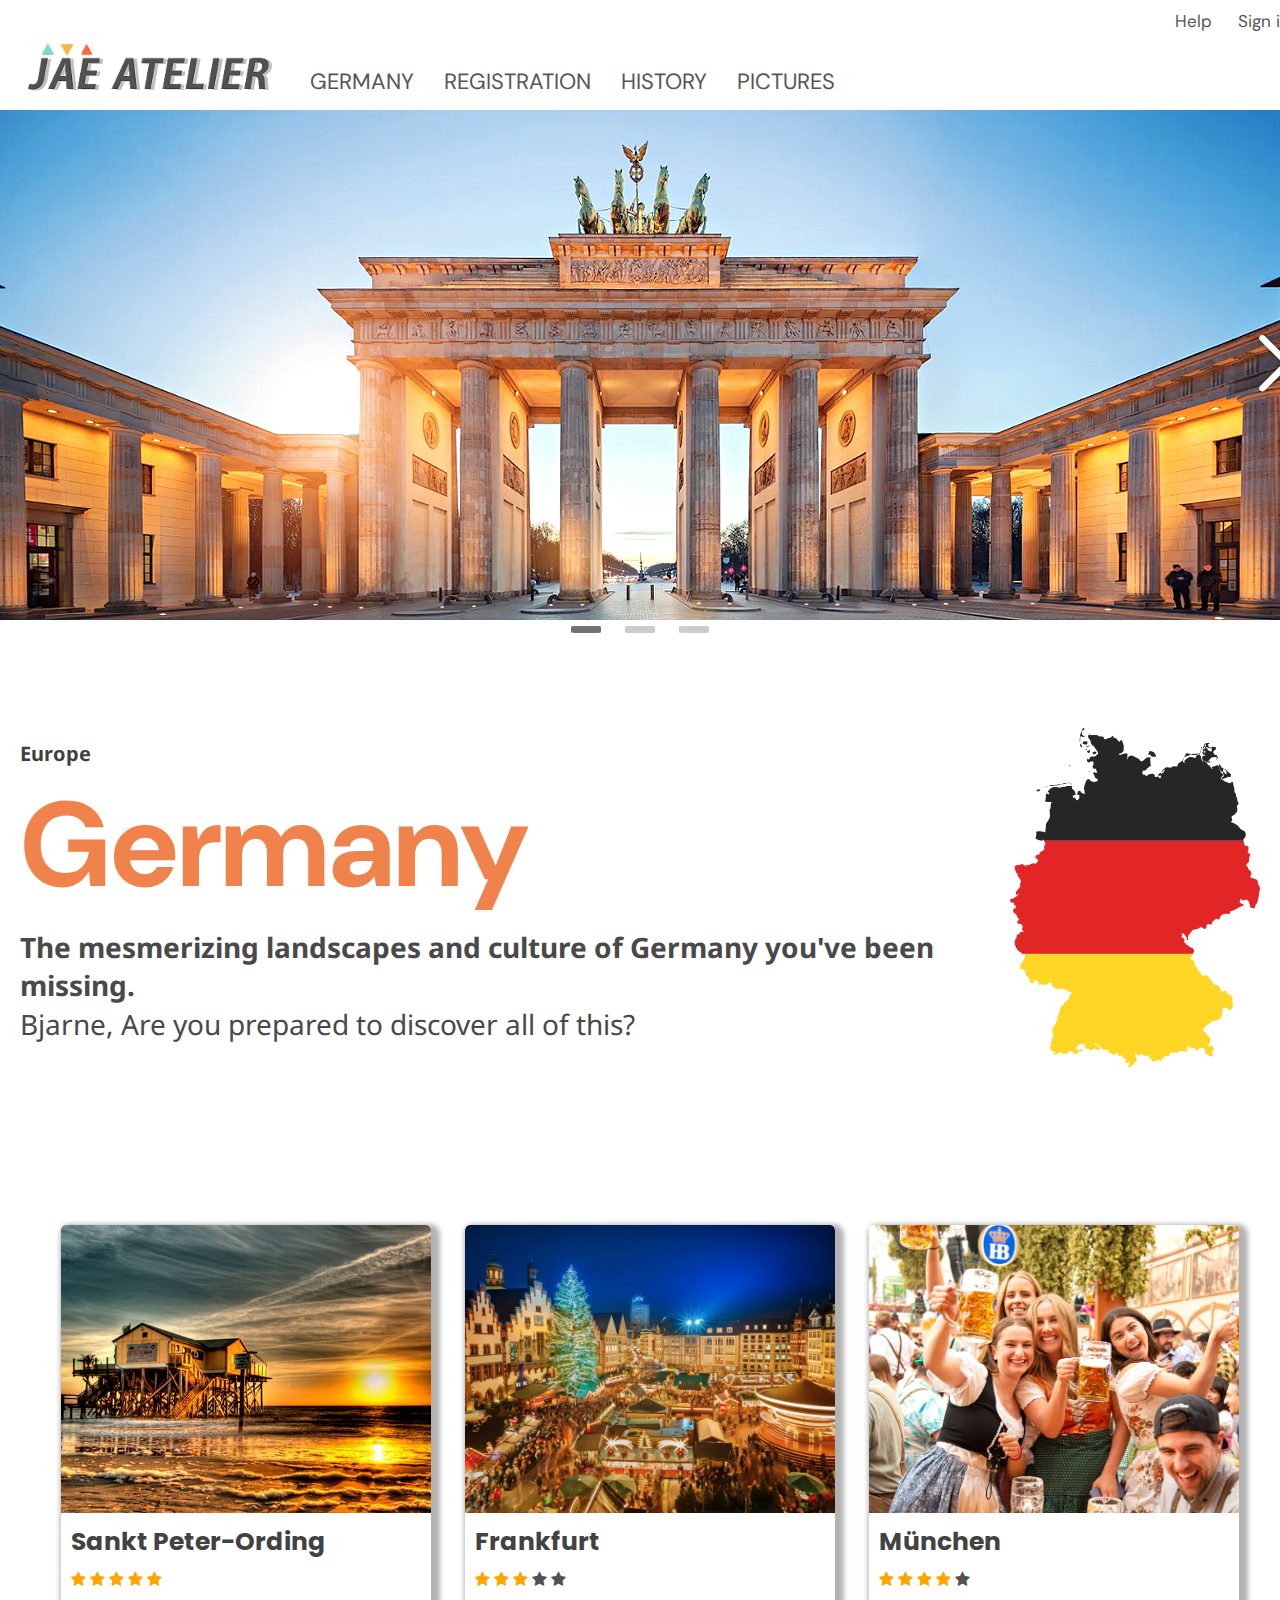
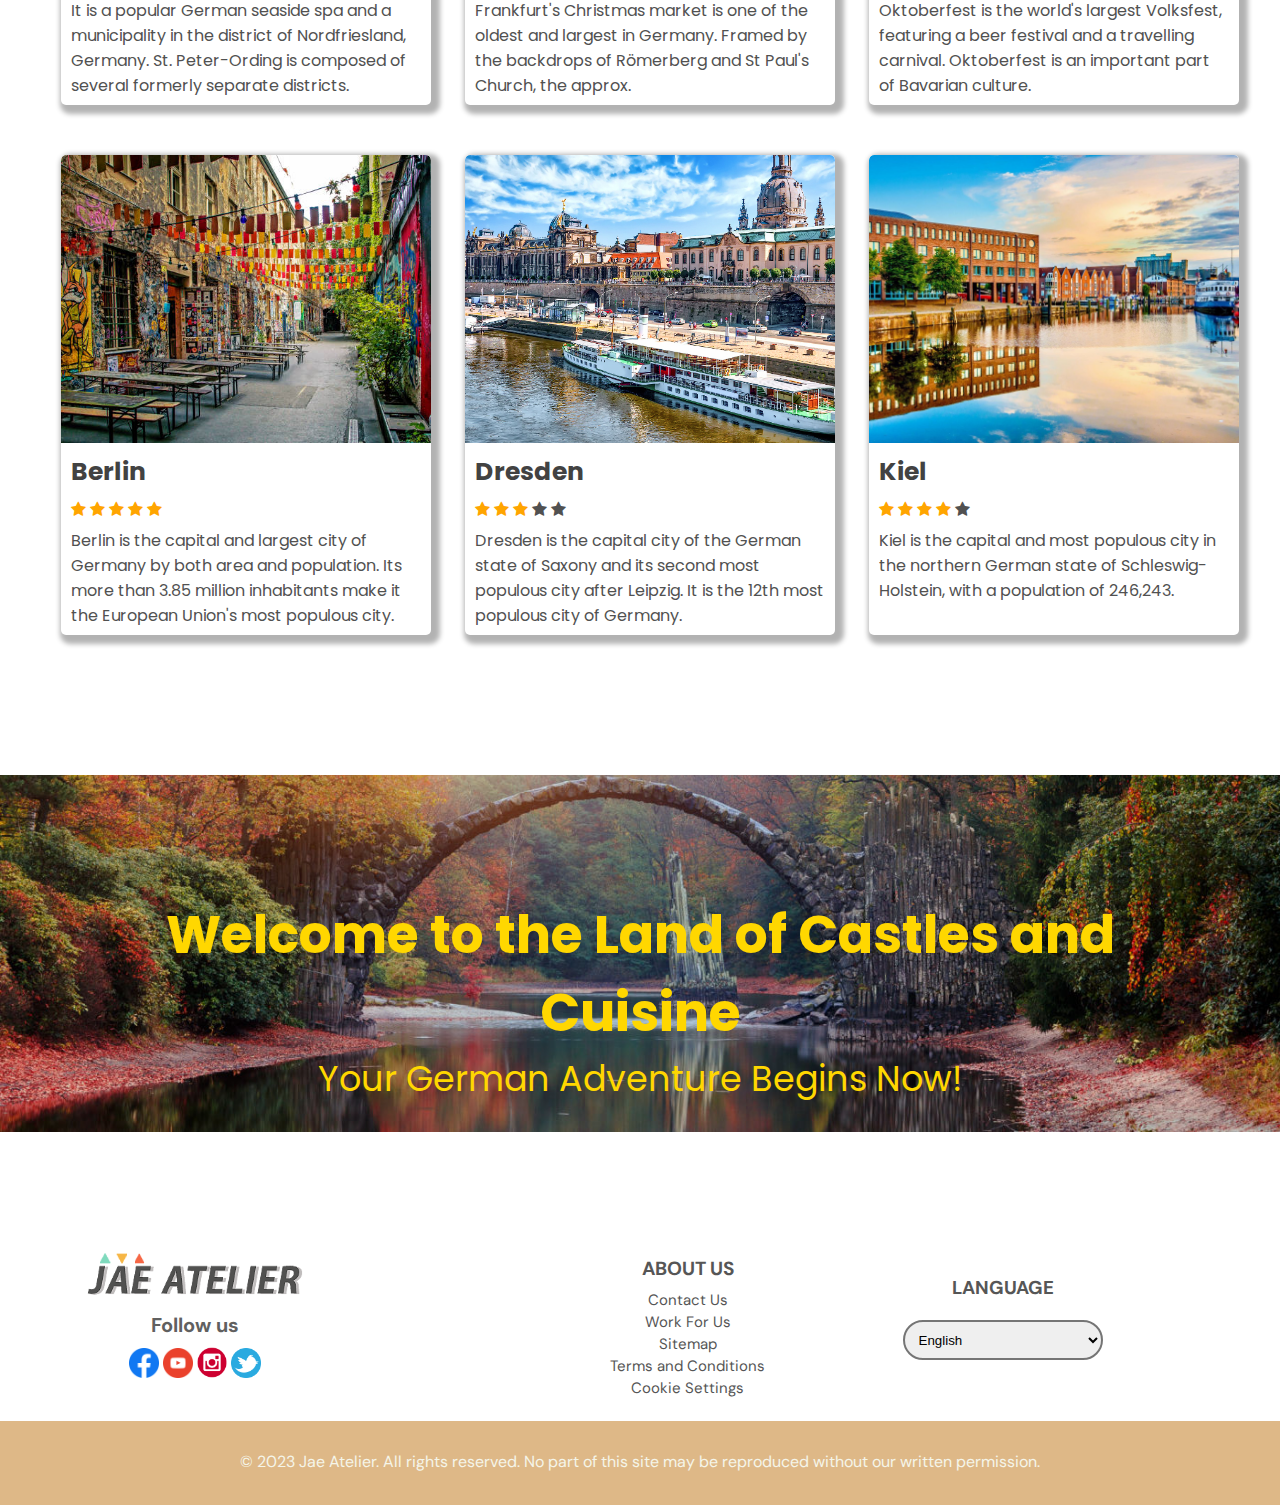
==== commit 9551f1ec: "Add files via upload" ====
--- a/index.html
+++ b/index.html
@@ -180,12 +180,12 @@
             </div>
         </div>
         <div class="advertise">
-            <div class="advertise_text">
-                <p>Welcome to the Land of Castles and Cuisine</p>
-                <p>Your German Adventure Begins Now!</p>
-            </div>
             <div class="advertise_img">
                 <img src="img/bridge.jpg">
+            </div>
+            <div class="advertise_text">
+                <h2>Welcome to the Land of Castles and Cuisine</h2>
+                <p>Your German Adventure Begins Now!</p>
             </div>
         </div>
     </div>
--- a/style.css
+++ b/style.css
@@ -232,6 +232,7 @@
 .germanyMap {
     width: 250px;
     opacity: 0.85;
+    
 
 }
 
@@ -335,17 +336,19 @@
 .advertise_img {
     width: 100%;
     height: 100%;
-
+    position: relative;
+    z-index: 1;
 }
 
 .advertise_img img {
     width: 100%;
     height: 100%;
     filter: brightness(0.9);
-    opacity: 0.8;
+    /*opacity: 0.8;*/
     object-fit: cover;
     object-position: 0 -100px;
     transition: 0.4s;
+    z-index: 1;
 
 }
 
@@ -364,7 +367,11 @@
     text-align: center;
     font-size: 35px;
     font-family: 'Poppins', sans-serif;
-    z-index: 5;
+    /*opacity: 1;*/
+    z-index: 10;
+}
+.advertise_text p{
+    z-index: 100;
 }
 
 
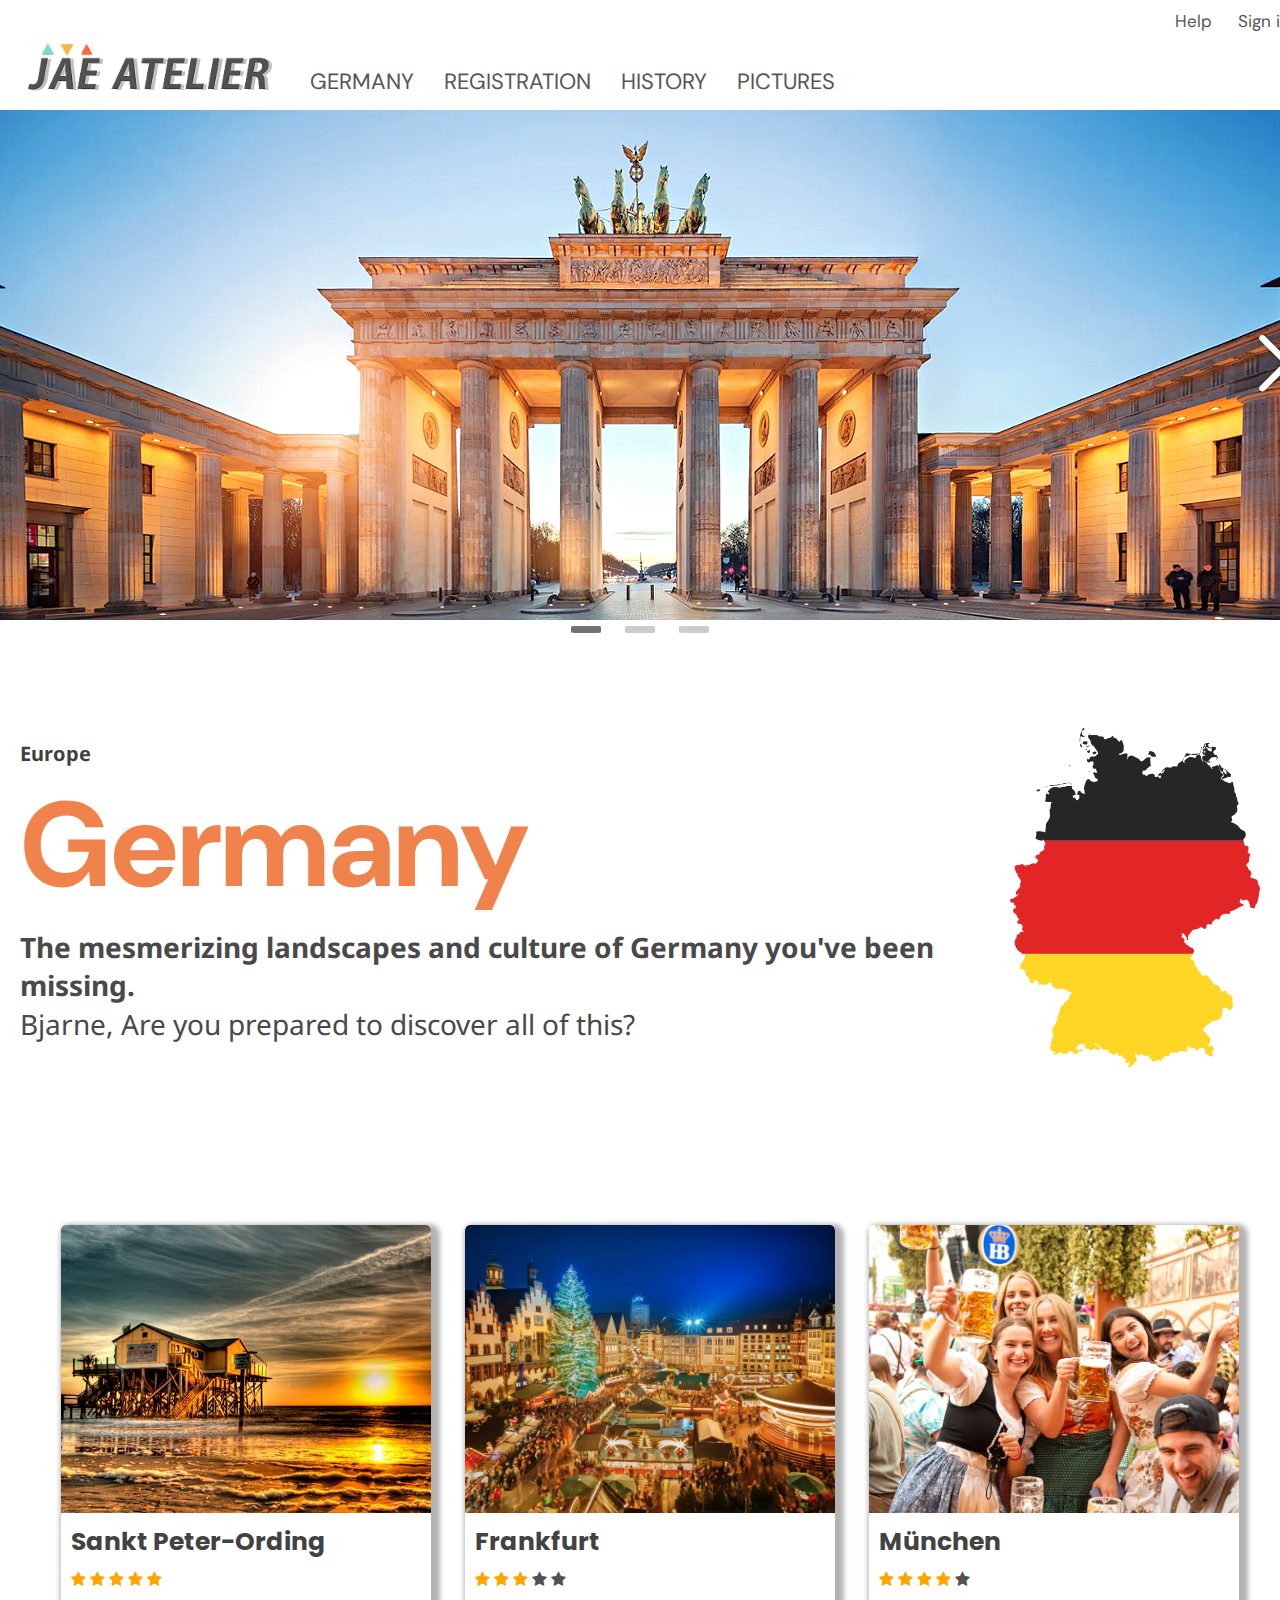
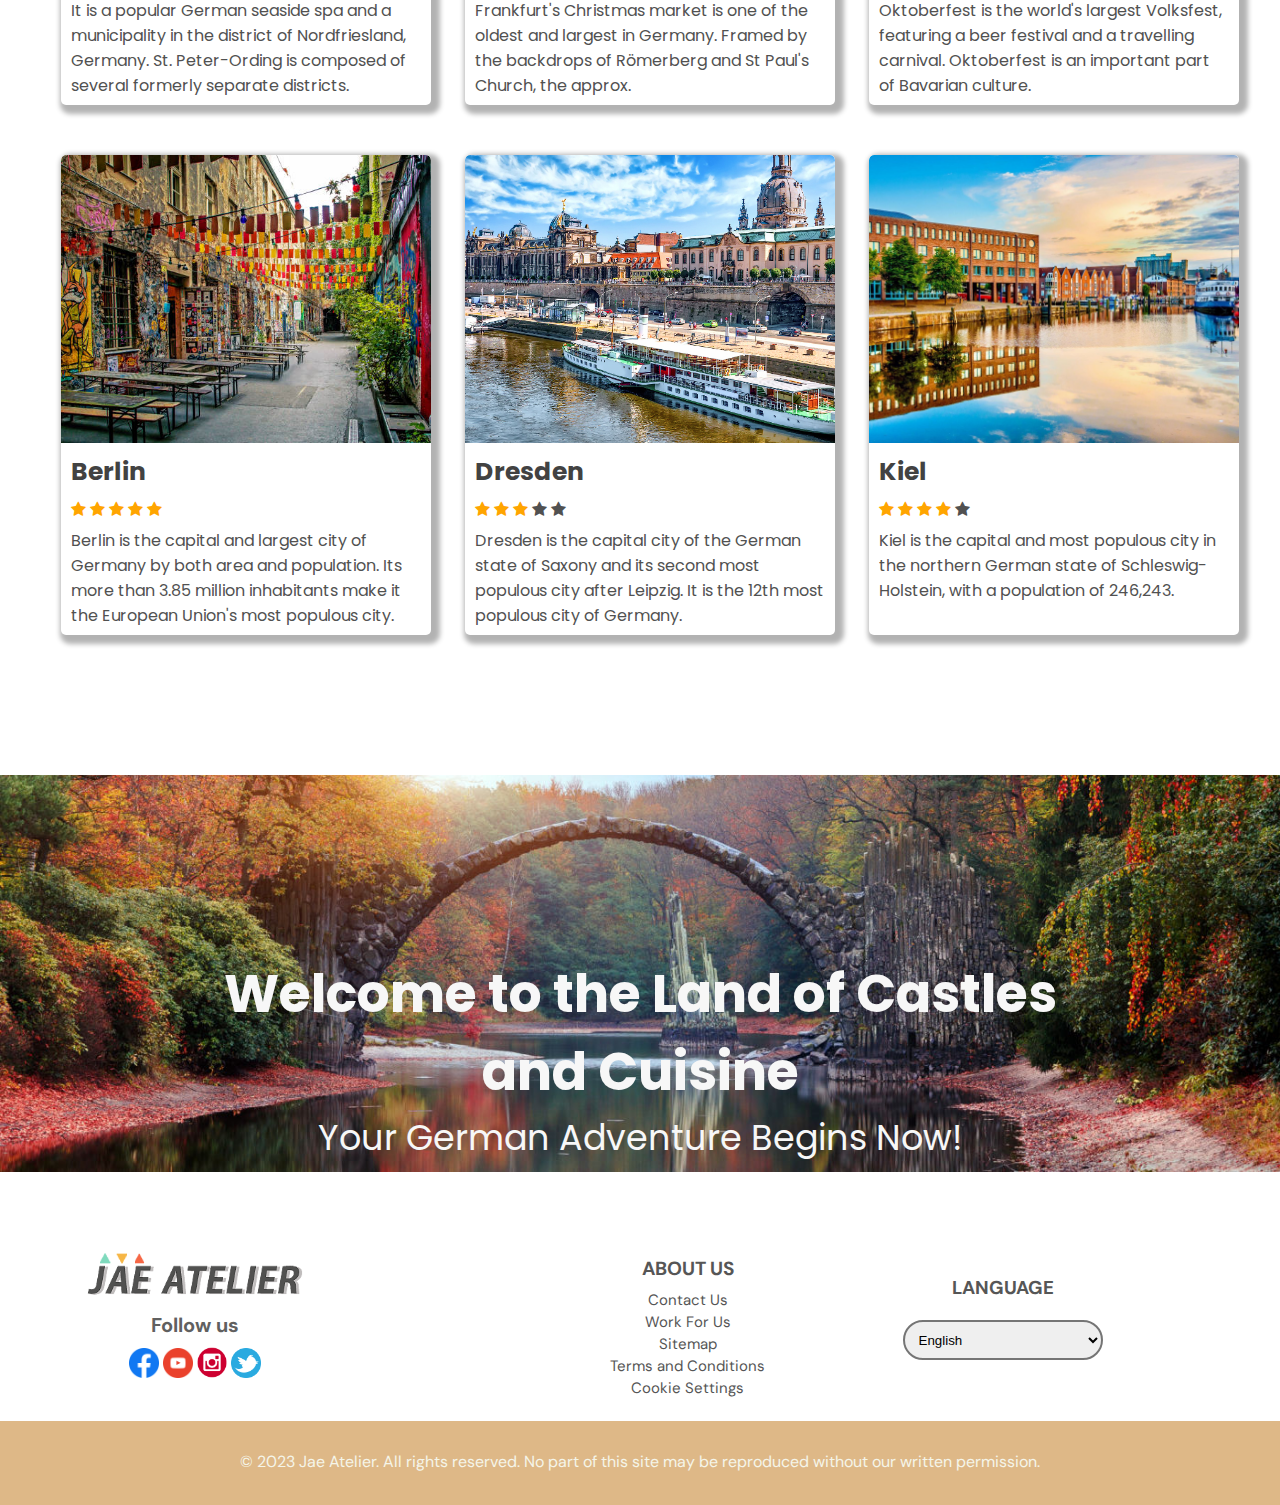
==== commit 97443c8a: "Add files via upload" ====
--- a/index.html
+++ b/index.html
@@ -180,9 +180,6 @@
             </div>
         </div>
         <div class="advertise">
-            <div class="advertise_img">
-                <img src="img/bridge.jpg">
-            </div>
             <div class="advertise_text">
                 <h2>Welcome to the Land of Castles and Cuisine</h2>
                 <p>Your German Adventure Begins Now!</p>
--- a/style.css
+++ b/style.css
@@ -232,7 +232,7 @@
 .germanyMap {
     width: 250px;
     opacity: 0.85;
-    
+
 
 }
 
@@ -327,51 +327,18 @@
 .advertise {
     width: 100%;
     height: 450px;
-    overflow: hidden;
-    position: relative;
-
-
-}
-
-.advertise_img {
-    width: 100%;
-    height: 100%;
-    position: relative;
-    z-index: 1;
-}
-
-.advertise_img img {
-    width: 100%;
-    height: 100%;
-    filter: brightness(0.9);
-    /*opacity: 0.8;*/
-    object-fit: cover;
-    object-position: 0 -100px;
-    transition: 0.4s;
-    z-index: 1;
-
-}
-
-.advertise_img img:hover {
-    filter: brightness(0.4);
-
+    background-image: url(img/bridge.jpg);
+    background-repeat : no-repeat;
+    background-size: 100%;
+    background-position:0 -60px;
 }
 
 .advertise_text {
-    position: absolute;
-    transform: translate(-50%, -50%);
-    width: 80%;
-    top: 50%;
-    left: 50%;
-    color: gold;
-    text-align: center;
+    color: #f7f7f7;
     font-size: 35px;
+    text-align: center;
+    padding: 180px;
     font-family: 'Poppins', sans-serif;
-    /*opacity: 1;*/
-    z-index: 10;
-}
-.advertise_text p{
-    z-index: 100;
 }
 
 
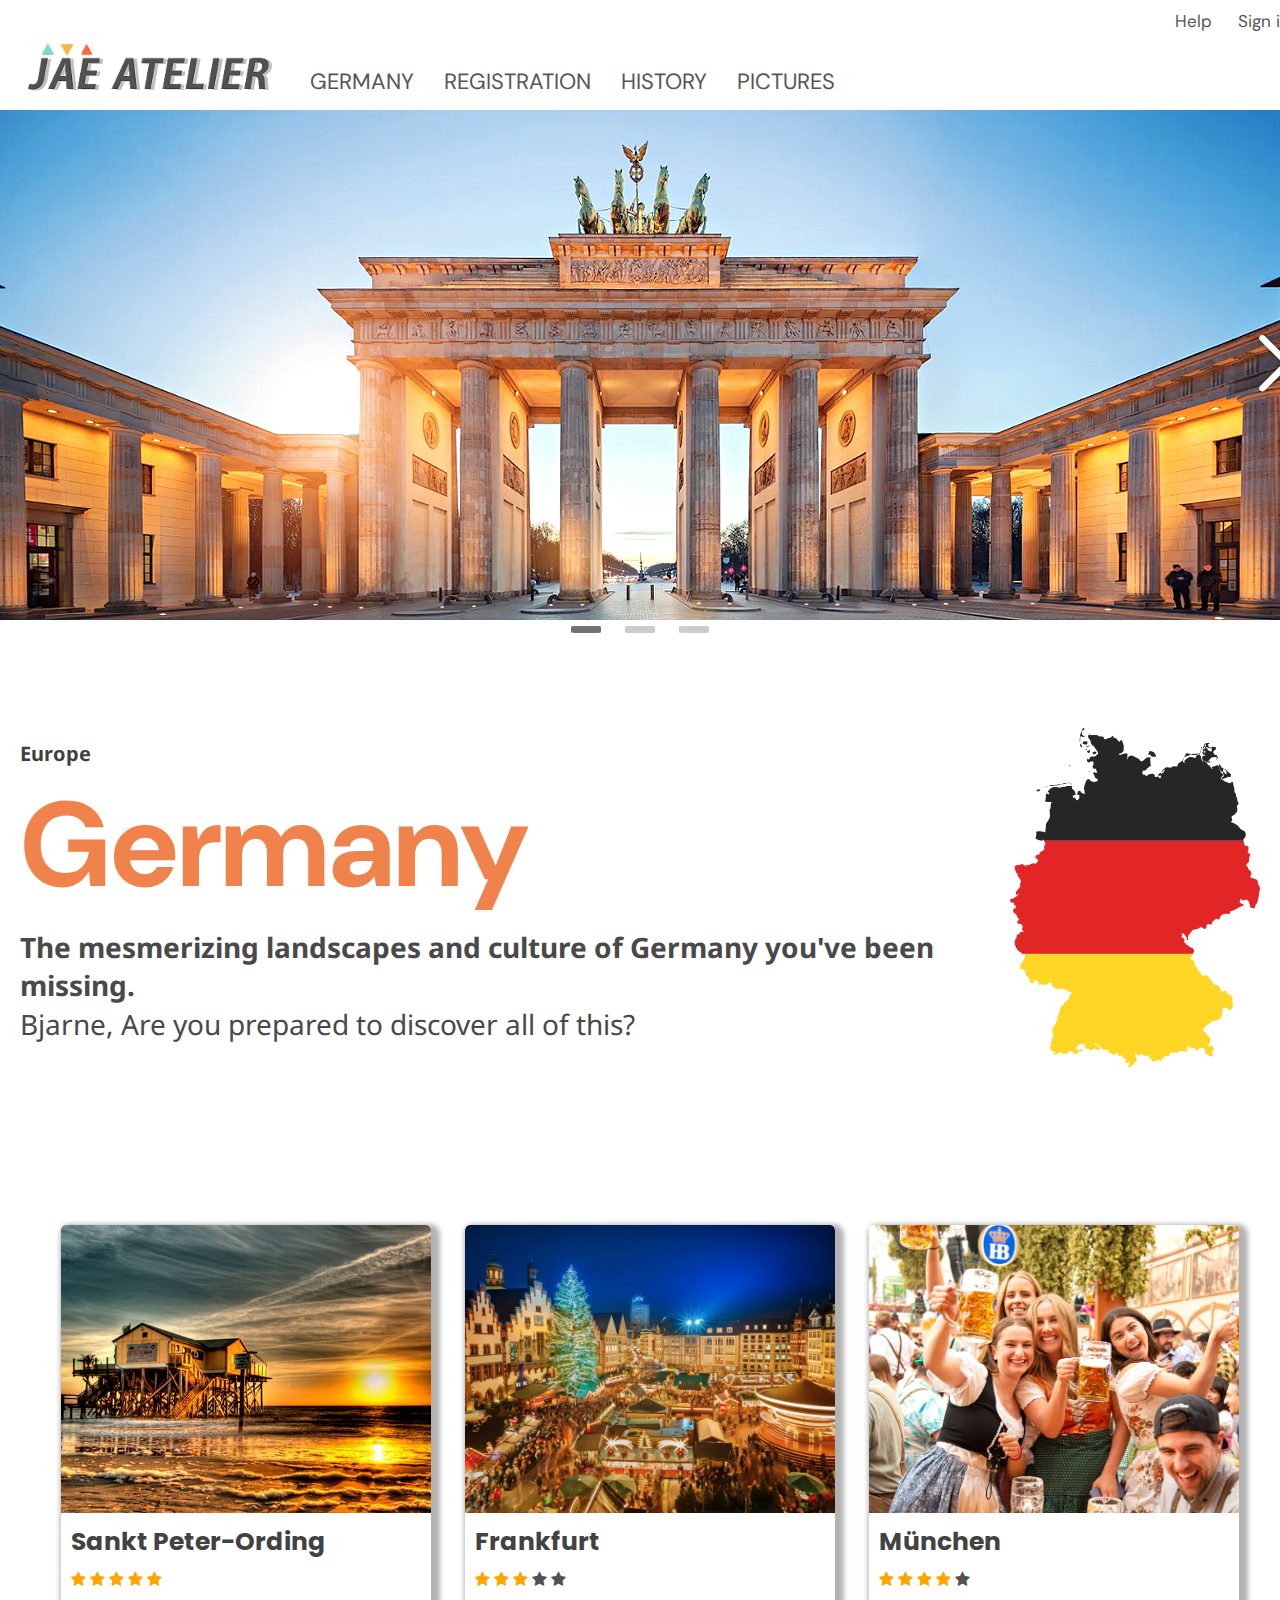
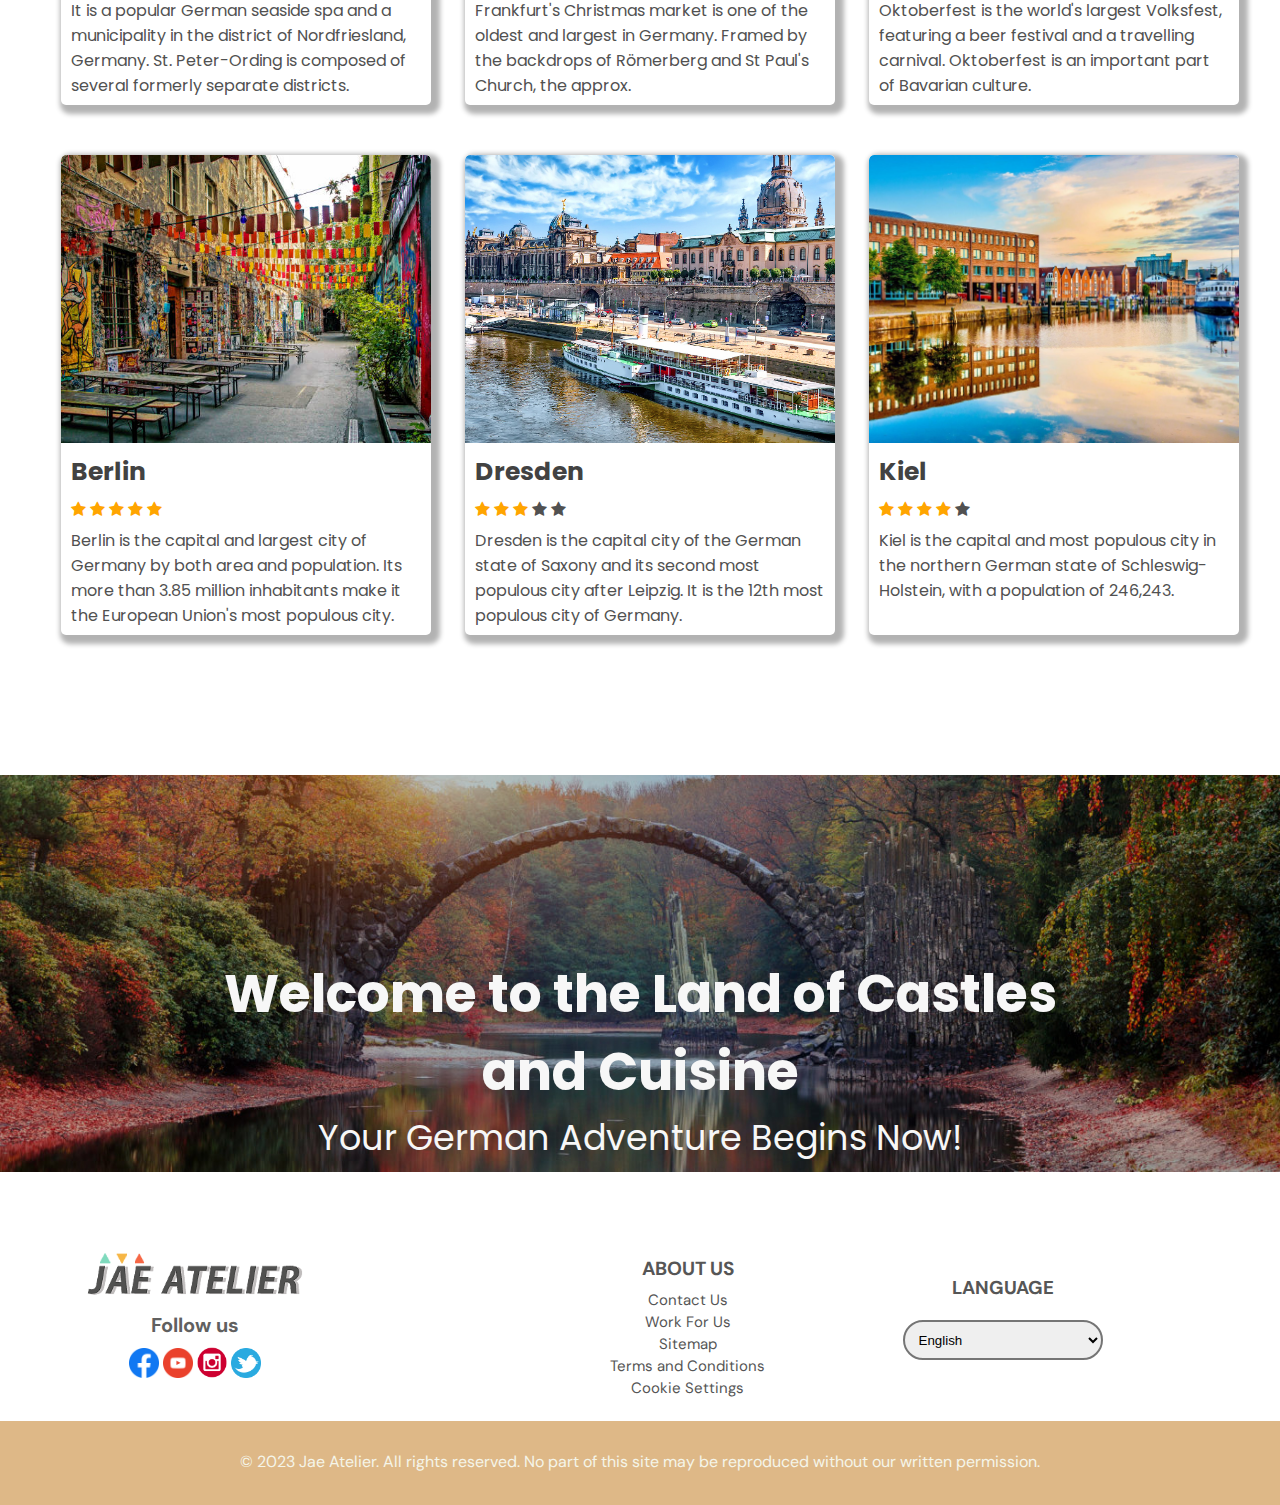
==== commit e239137b: "Add files via upload" ====
--- a/index.html
+++ b/index.html
@@ -179,8 +179,9 @@
                 </div>
             </div>
         </div>
+        
         <div class="advertise">
-            <div class="advertise_text">
+            <div class="ad_text">
                 <h2>Welcome to the Land of Castles and Cuisine</h2>
                 <p>Your German Adventure Begins Now!</p>
             </div>
--- a/style.css
+++ b/style.css
@@ -333,7 +333,7 @@
     background-position:0 -60px;
 }
 
-.advertise_text {
+.ad_text{
     color: #f7f7f7;
     font-size: 35px;
     text-align: center;
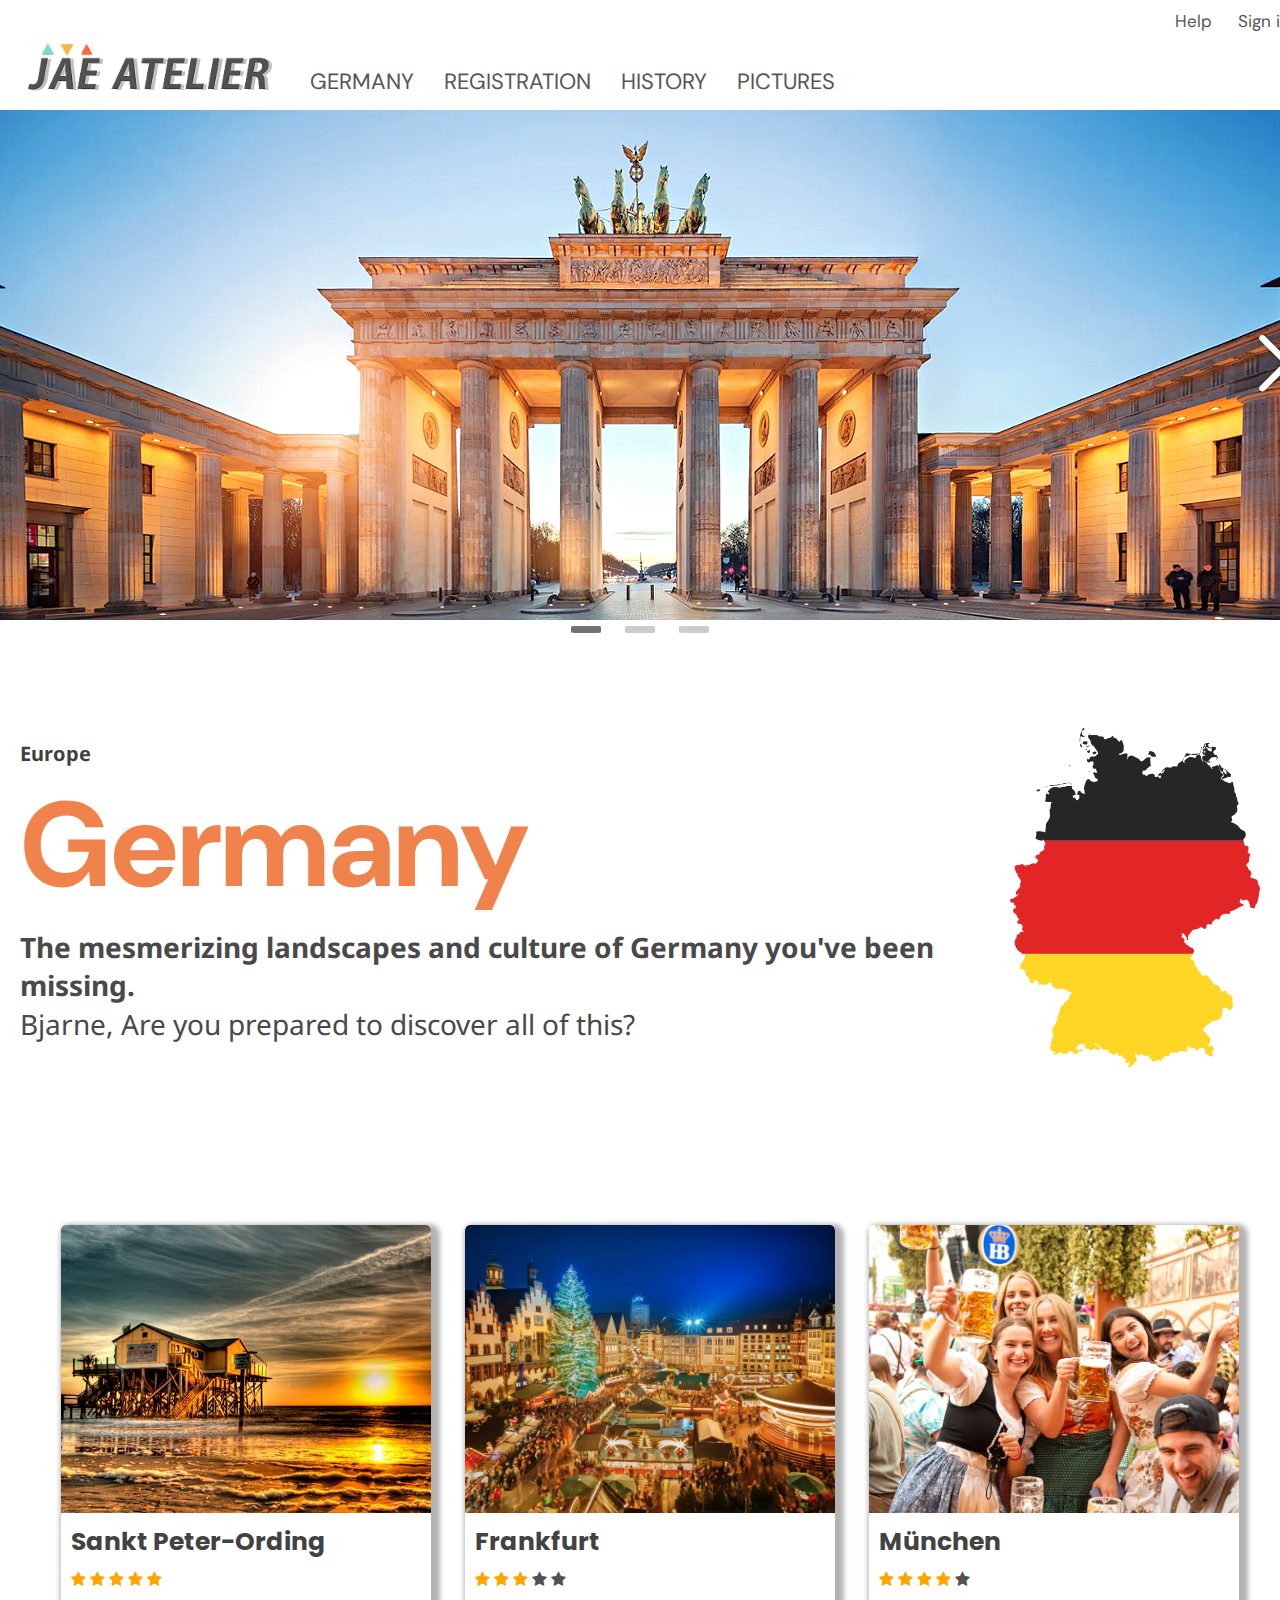
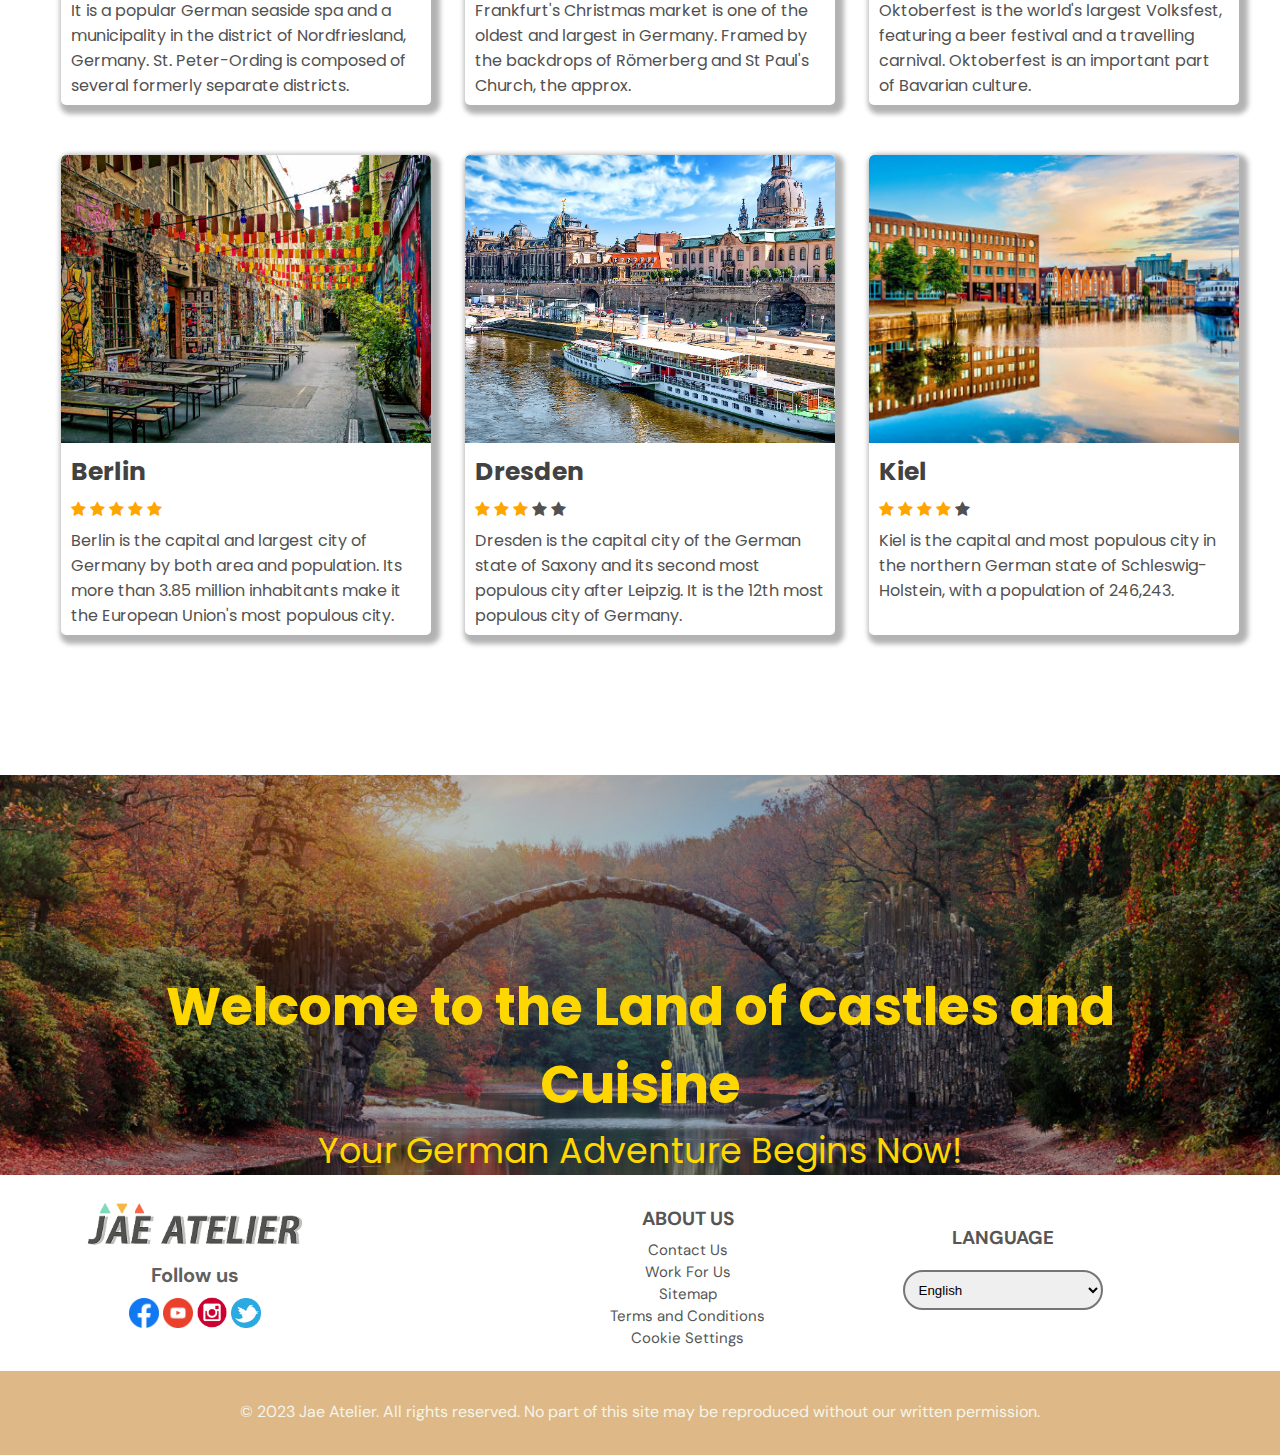
==== commit 40cba996: "Add files via upload" ====
--- a/index.html
+++ b/index.html
@@ -181,6 +181,9 @@
         </div>
         
         <div class="advertise">
+            <div class="ad_img">
+                <img src="img/bridge.jpg">
+            </div>
             <div class="ad_text">
                 <h2>Welcome to the Land of Castles and Cuisine</h2>
                 <p>Your German Adventure Begins Now!</p>
--- a/style.css
+++ b/style.css
@@ -232,8 +232,6 @@
 .germanyMap {
     width: 250px;
     opacity: 0.85;
-
-
 }
 
 .firstSection h4 {
@@ -250,6 +248,7 @@
     font-weight: bolder;
     margin-bottom: 5px;
     font-family: 'DM Sans', sans-serif;
+    
 }
 
 .firstSection p {
@@ -324,20 +323,35 @@
     color: orange;
 }
 
+/*------------광고창------------------*/
+
 .advertise {
     width: 100%;
-    height: 450px;
-    background-image: url(img/bridge.jpg);
+    height: 400px;
+    position: relative;
+    overflow: hidden;
+    /*background-image: url(img/bridge.jpg);
     background-repeat : no-repeat;
     background-size: 100%;
-    background-position:0 -60px;
+    background-position:0 -60px;*/
+}
+
+.ad_img{
+    width: 100%;
+}
+.ad_img img{
+    width: 100%;
 }
 
 .ad_text{
-    color: #f7f7f7;
+    position: absolute;
+    width: 80%;
+    top: 22%;
+    left:-30%;
+    transform: translate(50%, 50%);
+    color: gold;
     font-size: 35px;
     text-align: center;
-    padding: 180px;
     font-family: 'Poppins', sans-serif;
 }
 
@@ -362,7 +376,7 @@
     width: 1300px;
     height: 70%;
     display: flex;
-    background-color: white;
+    background-color: ;
     /*지우기*/
 }
 
